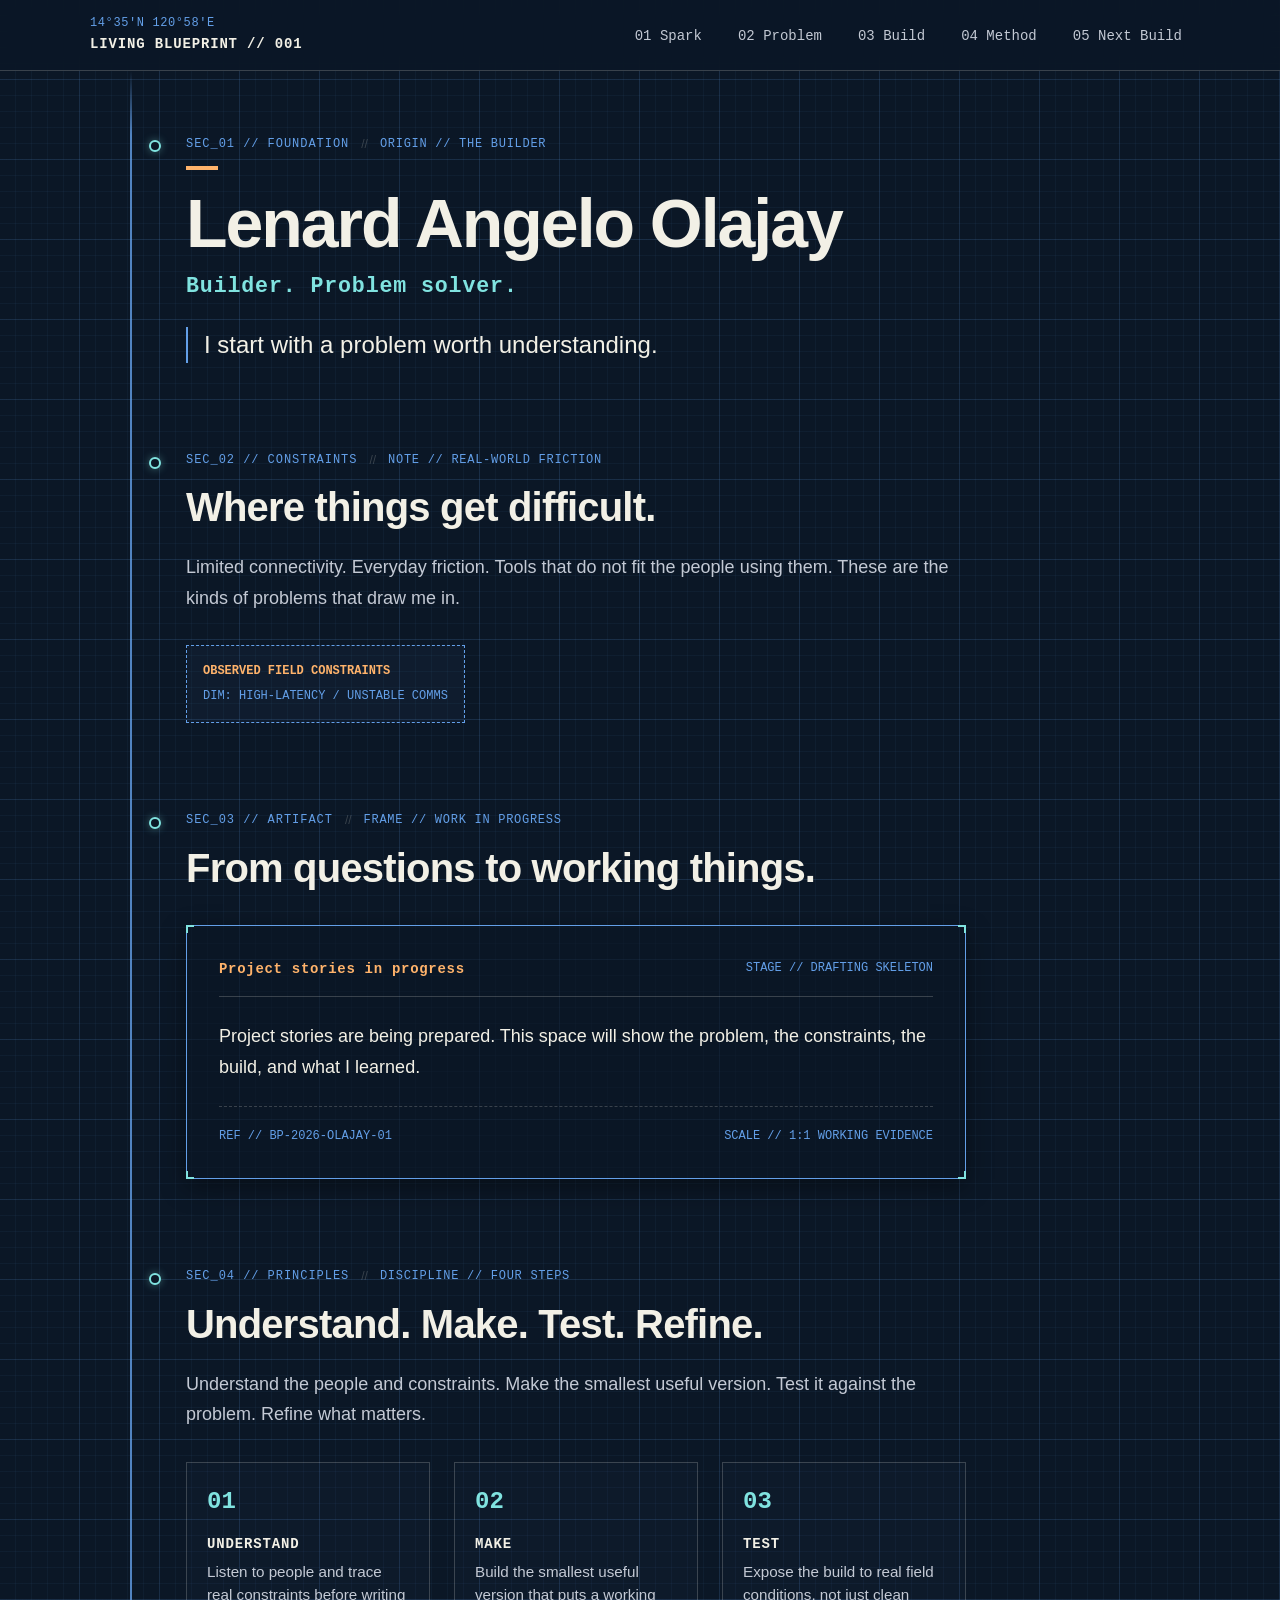
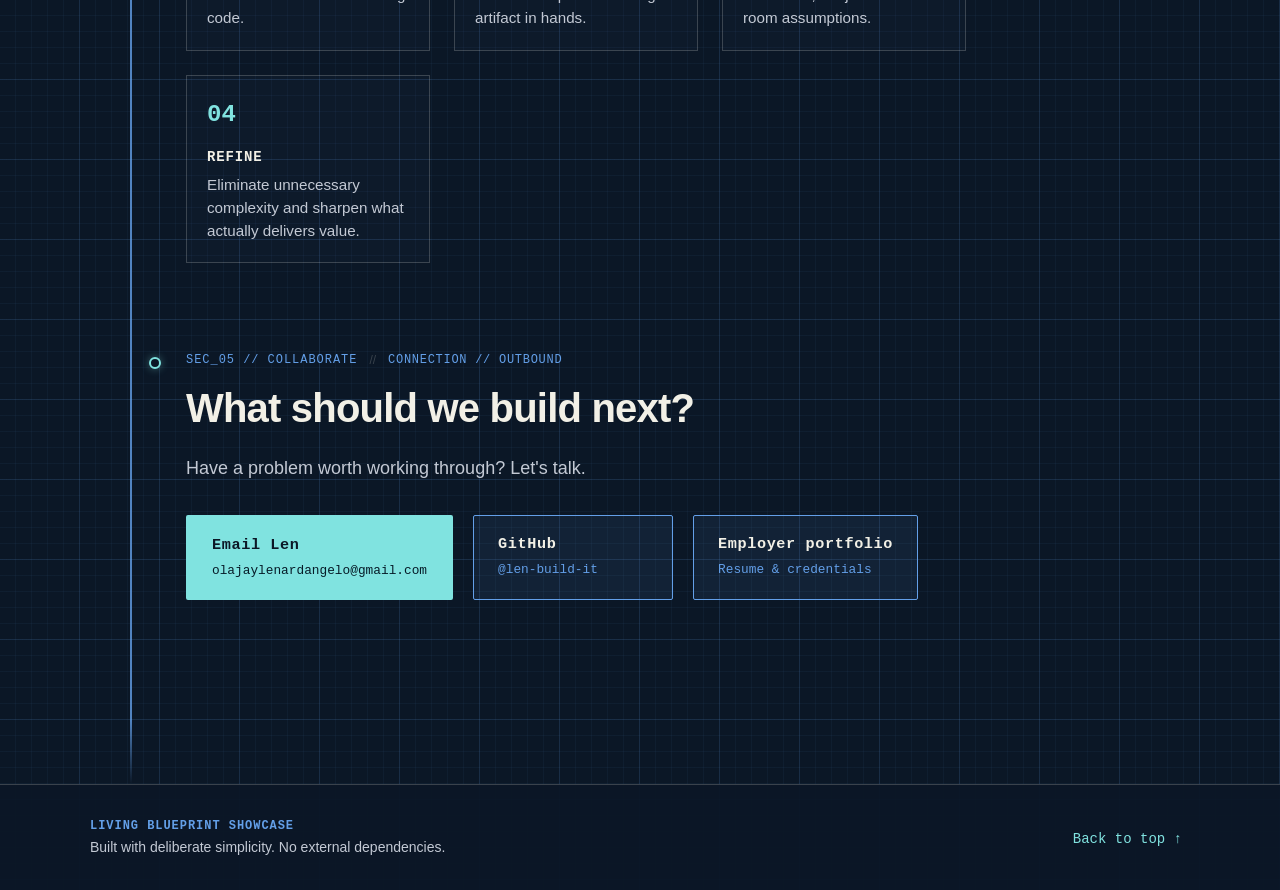
==== site/index.html @ c142ebd0 "feat(portfolio): add living blueprint skeleton" ====
<!DOCTYPE html>
<html lang="en">
<head>
  <meta charset="UTF-8">
  <meta name="viewport" content="width=device-width, initial-scale=1.0">
  <meta name="description" content="Lenard Angelo Olajay — Builder. Problem solver. Living Blueprint portfolio showcase.">
  <title>Lenard Angelo Olajay | Living Blueprint</title>
  <link rel="stylesheet" href="styles.css">
</head>
<body>
  <!-- Skip link for keyboard accessibility -->
  <a href="#spark" class="skip-link">Skip to story</a>

  <!-- Non-skippable build sequence intro overlay (active only when enhanced by JS) -->
  <div id="intro-overlay" class="intro-overlay" aria-hidden="true">
    <div class="intro-stage">
      <div class="intro-grid-layer"></div>
      <div class="intro-foundation-block" id="intro-foundation">
        <span class="block-label">00 // BASE</span>
      </div>
      <div class="intro-hammer-wrap" id="intro-hammer">
        <img src="assets/hammer.svg" alt="" width="120" height="120" class="intro-hammer-img" id="hammer-asset">
      </div>
      <div class="intro-impact-burst" id="intro-impact">
        <span class="impact-stroke stroke-1"></span>
        <span class="impact-stroke stroke-2"></span>
        <span class="impact-stroke stroke-3"></span>
      </div>
      <div class="intro-connection-line" id="intro-line"></div>
    </div>
  </div>

  <!-- Persistent Site Header & Navigation -->
  <header class="site-header">
    <div class="header-inner">
      <div class="brand-tag">
        <span class="brand-coord">14°35'N 120°58'E</span>
        <span class="brand-title">LIVING BLUEPRINT // 001</span>
      </div>
      <nav class="site-nav" aria-label="Page chapters">
        <ul class="nav-list">
          <li><a href="#spark" class="nav-link">01 Spark</a></li>
          <li><a href="#problem" class="nav-link">02 Problem</a></li>
          <li><a href="#build" class="nav-link">03 Build</a></li>
          <li><a href="#method" class="nav-link">04 Method</a></li>
          <li><a href="#next-build" class="nav-link">05 Next Build</a></li>
        </ul>
      </nav>
    </div>
  </header>

  <!-- Main Narrative Flow with connected Spine -->
  <main id="content" class="story-container">

    <!-- Continuous Blueprint Spine inside container ensuring precise alignment -->
    <div class="blueprint-spine" aria-hidden="true">
      <div class="spine-line"></div>
    </div>

    <!-- Chapter 1: Spark -->
    <section id="spark" class="chapter chapter-spark" aria-labelledby="spark-title">
      <div class="chapter-marker" aria-hidden="true">
        <span class="marker-dot"></span>
      </div>
      <div class="chapter-content">
        <div class="chapter-header-rule">
          <span class="marker-coord">SEC_01 // FOUNDATION</span>
          <span class="rule-divider">//</span>
          <span class="rule-tag">ORIGIN // THE BUILDER</span>
        </div>
        <div class="spark-heading-group">
          <div class="foundation-anchor" aria-hidden="true"></div>
          <h1 id="spark-title" class="hero-name">Lenard Angelo Olajay</h1>
        </div>
        <p class="hero-subtitle">Builder. Problem solver.</p>
        <p class="hero-lead">I start with a problem worth understanding.</p>
      </div>
    </section>

    <!-- Chapter 2: Problem -->
    <section id="problem" class="chapter chapter-problem" aria-labelledby="problem-title">
      <div class="chapter-marker" aria-hidden="true">
        <span class="marker-dot"></span>
      </div>
      <div class="chapter-content">
        <div class="chapter-header-rule">
          <span class="marker-coord">SEC_02 // CONSTRAINTS</span>
          <span class="rule-divider">//</span>
          <span class="rule-tag">NOTE // REAL-WORLD FRICTION</span>
        </div>
        <h2 id="problem-title" class="chapter-title">Where things get difficult.</h2>
        <p class="chapter-body">
          Limited connectivity. Everyday friction. Tools that do not fit the people using them. These are the kinds of problems that draw me in.
        </p>
        <div class="drafting-annotations" aria-hidden="true">
          <div class="annotation-badge">OBSERVED FIELD CONSTRAINTS</div>
          <div class="annotation-dim">DIM: HIGH-LATENCY / UNSTABLE COMMS</div>
        </div>
      </div>
    </section>

    <!-- Chapter 3: Build -->
    <section id="build" class="chapter chapter-build" aria-labelledby="build-title">
      <div class="chapter-marker" aria-hidden="true">
        <span class="marker-dot"></span>
      </div>
      <div class="chapter-content">
        <div class="chapter-header-rule">
          <span class="marker-coord">SEC_03 // ARTIFACT</span>
          <span class="rule-divider">//</span>
          <span class="rule-tag">FRAME // WORK IN PROGRESS</span>
        </div>
        <h2 id="build-title" class="chapter-title">From questions to working things.</h2>
        
        <!-- Truthful work-in-progress drafting frame (no fake project cards or invented metrics) -->
        <div class="blueprint-wip-frame" role="region" aria-label="Project stories status">
          <div class="frame-corner top-left" aria-hidden="true"></div>
          <div class="frame-corner top-right" aria-hidden="true"></div>
          <div class="frame-corner bottom-left" aria-hidden="true"></div>
          <div class="frame-corner bottom-right" aria-hidden="true"></div>
          <div class="frame-header">
            <span class="drafting-note">Project stories in progress</span>
            <span class="frame-status">STAGE // DRAFTING SKELETON</span>
          </div>
          <div class="frame-body">
            <p class="frame-text">
              Project stories are being prepared. This space will show the problem, the constraints, the build, and what I learned.
            </p>
          </div>
          <div class="frame-footer" aria-hidden="true">
            <span class="blueprint-hash">REF // BP-2026-OLAJAY-01</span>
            <span class="blueprint-scale">SCALE // 1:1 WORKING EVIDENCE</span>
          </div>
        </div>
      </div>
    </section>

    <!-- Chapter 4: Method -->
    <section id="method" class="chapter chapter-method" aria-labelledby="method-title">
      <div class="chapter-marker" aria-hidden="true">
        <span class="marker-dot"></span>
      </div>
      <div class="chapter-content">
        <div class="chapter-header-rule">
          <span class="marker-coord">SEC_04 // PRINCIPLES</span>
          <span class="rule-divider">//</span>
          <span class="rule-tag">DISCIPLINE // FOUR STEPS</span>
        </div>
        <h2 id="method-title" class="chapter-title">Understand. Make. Test. Refine.</h2>
        <p class="chapter-body">
          Understand the people and constraints. Make the smallest useful version. Test it against the problem. Refine what matters.
        </p>
        <ol class="method-steps-list">
          <li class="method-step-item">
            <span class="step-num">01</span>
            <div class="step-desc">
              <strong>UNDERSTAND</strong>
              <p>Listen to people and trace real constraints before writing code.</p>
            </div>
          </li>
          <li class="method-step-item">
            <span class="step-num">02</span>
            <div class="step-desc">
              <strong>MAKE</strong>
              <p>Build the smallest useful version that puts a working artifact in hands.</p>
            </div>
          </li>
          <li class="method-step-item">
            <span class="step-num">03</span>
            <div class="step-desc">
              <strong>TEST</strong>
              <p>Expose the build to real field conditions, not just clean room assumptions.</p>
            </div>
          </li>
          <li class="method-step-item">
            <span class="step-num">04</span>
            <div class="step-desc">
              <strong>REFINE</strong>
              <p>Eliminate unnecessary complexity and sharpen what actually delivers value.</p>
            </div>
          </li>
        </ol>
      </div>
    </section>

    <!-- Chapter 5: Next build -->
    <section id="next-build" class="chapter chapter-next-build" aria-labelledby="next-build-title">
      <div class="chapter-marker" aria-hidden="true">
        <span class="marker-dot"></span>
      </div>
      <div class="chapter-content">
        <div class="chapter-header-rule">
          <span class="marker-coord">SEC_05 // COLLABORATE</span>
          <span class="rule-divider">//</span>
          <span class="rule-tag">CONNECTION // OUTBOUND</span>
        </div>
        <h2 id="next-build-title" class="chapter-title">What should we build next?</h2>
        <p class="chapter-body">
          Have a problem worth working through? Let's talk.
        </p>
        <div class="contact-links-group">
          <a href="mailto:olajaylenardangelo@gmail.com" class="contact-link action-primary">
            <span class="link-label">Email Len</span>
            <span class="link-detail">olajaylenardangelo@gmail.com</span>
          </a>
          <a href="https://github.com/len-build-it" class="contact-link action-secondary" target="_blank" rel="noopener noreferrer">
            <span class="link-label">GitHub</span>
            <span class="link-detail">@len-build-it</span>
          </a>
          <a href="https://lenardangeloolajay.onrender.com/" class="contact-link action-secondary" target="_blank" rel="noopener noreferrer">
            <span class="link-label">Employer portfolio</span>
            <span class="link-detail">Resume &amp; credentials</span>
          </a>
        </div>
      </div>
    </section>

  </main>

  <!-- Colophon / Footer -->
  <footer class="site-footer">
    <div class="footer-inner">
      <div class="footer-left">
        <span class="footer-id">LIVING BLUEPRINT SHOWCASE</span>
        <span class="footer-copy">Built with deliberate simplicity. No external dependencies.</span>
      </div>
      <div class="footer-right">
        <a href="#spark" class="back-to-top">Back to top ↑</a>
      </div>
    </div>
  </footer>

  <script type="module" src="script.js"></script>
</body>
</html>
---- site/styles.css ----
/* Living Blueprint Showcase Stylesheet */
:root {
  --bg-ink: #0B1726;
  --text-white: #F2F0E6;
  --drafting-blue: #639FE8;
  --accent-cyan: #80E3E0;
  --impact-orange: #FFB36B;
  --muted-text: #C3C9D4;

  --grid-line: rgba(99, 159, 232, 0.12);
  --grid-line-dense: rgba(99, 159, 232, 0.05);
  --border-subtle: rgba(242, 240, 230, 0.2);

  --font-sans: -apple-system, BlinkMacSystemFont, "Segoe UI", Roboto, "Helvetica Neue", Arial, sans-serif;
  --font-mono: ui-monospace, "SFMono-Regular", Menlo, Monaco, Consolas, "Liberation Mono", monospace;

  --spine-left: 2.5rem;
  --content-max-width: 1100px;
}

/* Box sizing and baseline */
*, *::before, *::after {
  box-sizing: border-box;
  margin: 0;
  padding: 0;
}

html {
  font-size: 16px;
  background-color: var(--bg-ink);
  color: var(--text-white);
  font-family: var(--font-sans);
  line-height: 1.6;
  scroll-behavior: smooth;
  scroll-padding-top: 5rem;
}

body {
  min-height: 100vh;
  background-color: var(--bg-ink);
  background-image:
    linear-gradient(var(--grid-line) 1px, transparent 1px),
    linear-gradient(90deg, var(--grid-line) 1px, transparent 1px),
    linear-gradient(var(--grid-line-dense) 1px, transparent 1px),
    linear-gradient(90deg, var(--grid-line-dense) 1px, transparent 1px);
  background-size: 80px 80px, 80px 80px, 16px 16px, 16px 16px;
  background-position: -1px -1px;
  position: relative;
  overflow-x: hidden;
}

/* Body lock during intro */
body.intro-locked {
  overflow: hidden;
  touch-action: none;
}

/* Accessible Skip Link */
.skip-link {
  position: absolute;
  top: -3rem;
  left: 1rem;
  background: var(--accent-cyan);
  color: var(--bg-ink);
  padding: 0.5rem 1rem;
  font-family: var(--font-mono);
  font-weight: 700;
  font-size: 0.875rem;
  text-decoration: none;
  z-index: 10000;
  border-radius: 2px;
  transition: top 0.2s ease;
}

.skip-link:focus {
  top: 1rem;
  outline: 3px solid var(--impact-orange);
}

/* Accessible focus visible outlines */
:focus-visible {
  outline: 3px solid var(--accent-cyan);
  outline-offset: 3px;
}

/* Intro Overlay - hidden by default unless .has-intro is added */
.intro-overlay {
  display: none;
}

.has-intro .intro-overlay {
  display: flex;
  position: fixed;
  inset: 0;
  z-index: 9999;
  background-color: var(--bg-ink);
  align-items: center;
  justify-content: center;
  pointer-events: all;
  opacity: 1;
  transition: opacity 0.5s ease;
}

/* Fail-open CSS fallback: guarantees release by 5s even if JS crashes */
.has-intro .intro-overlay {
  animation: intro-css-fallback 5s forwards;
}

@keyframes intro-css-fallback {
  0%, 88% {
    opacity: 1;
    pointer-events: all;
    visibility: visible;
  }
  98% {
    opacity: 0;
    pointer-events: none;
    visibility: hidden;
  }
  100% {
    display: none;
    opacity: 0;
    pointer-events: none;
    visibility: hidden;
  }
}

/* Intro Stage & Elements */
.intro-stage {
  position: relative;
  width: 320px;
  height: 320px;
  display: flex;
  align-items: center;
  justify-content: center;
}

.intro-grid-layer {
  position: absolute;
  inset: 0;
  border: 1px dashed var(--drafting-blue);
  opacity: 0.4;
}

.intro-foundation-block {
  position: absolute;
  top: 160px;
  left: 120px;
  width: 80px;
  height: 44px;
  border: 2px solid var(--text-white);
  background: rgba(99, 159, 232, 0.1);
  display: flex;
  align-items: center;
  justify-content: center;
  opacity: 0;
  transform: scale(0.92);
  transition: opacity 0.4s ease, transform 0.4s ease;
}

.block-label {
  font-family: var(--font-mono);
  font-size: 0.65rem;
  color: var(--drafting-blue);
  letter-spacing: 0.05em;
}

.intro-hammer-wrap {
  position: absolute;
  top: 60px;
  left: 135px;
  width: 120px;
  height: 120px;
  transform-origin: 92px 92px;
  transform: translate(50px, -50px) rotate(-35deg);
  opacity: 0;
  transition: transform 0.28s cubic-bezier(0.2, 0.8, 0.2, 1), opacity 0.25s ease;
}

.intro-hammer-img {
  display: block;
  width: 100%;
  height: 100%;
}

/* Impact strokes burst */
.intro-impact-burst {
  position: absolute;
  top: 152px;
  left: 132px;
  width: 36px;
  height: 36px;
  pointer-events: none;
}

.impact-stroke {
  position: absolute;
  background-color: var(--impact-orange);
  box-shadow: 0 0 6px var(--impact-orange);
  opacity: 0;
  border-radius: 2px;
  transition: opacity 0.15s ease, transform 0.15s ease;
}

.stroke-1 {
  top: 4px;
  left: 0px;
  width: 14px;
  height: 3px;
  transform: rotate(-35deg) scale(0.6);
}

.stroke-2 {
  top: -6px;
  left: 12px;
  width: 16px;
  height: 3px;
  transform: rotate(45deg) scale(0.6);
}

.stroke-3 {
  top: 10px;
  left: 18px;
  width: 12px;
  height: 3px;
  transform: rotate(85deg) scale(0.6);
}

/* Connection line drawing out from strike */
.intro-connection-line {
  position: absolute;
  top: 204px;
  left: 160px;
  width: 2px;
  height: 0;
  background-color: var(--drafting-blue);
  box-shadow: 0 0 6px rgba(99, 159, 232, 0.6);
  opacity: 0;
  transition: height 0.8s ease-out, opacity 0.3s ease;
}

/* Storyboard Phase Classes */
.intro-overlay.phase-init .intro-foundation-block {
  opacity: 1;
  transform: scale(1);
}

.intro-overlay.phase-enter .intro-foundation-block,
.intro-overlay.phase-strike .intro-foundation-block,
.intro-overlay.phase-line .intro-foundation-block,
.intro-overlay.phase-withdraw .intro-foundation-block {
  opacity: 1;
  transform: scale(1);
}

.intro-overlay.phase-enter .intro-hammer-wrap {
  opacity: 1;
  transform: translate(20px, -15px) rotate(-35deg);
}

.intro-overlay.phase-strike .intro-hammer-wrap {
  opacity: 1;
  transform: translate(-10px, 35px) rotate(8deg) scale(0.98);
}

.intro-overlay.phase-strike .stroke-1,
.intro-overlay.phase-strike .stroke-2,
.intro-overlay.phase-strike .stroke-3 {
  opacity: 1;
  transform: scale(1.3);
}

.intro-overlay.phase-line .intro-hammer-wrap {
  opacity: 1;
  transform: translate(0px, 5px) rotate(-5deg);
}

.intro-overlay.phase-line .intro-connection-line {
  opacity: 1;
  height: 116px;
}

.intro-overlay.phase-withdraw .intro-hammer-wrap {
  opacity: 0;
  transform: translate(50px, -50px) rotate(-35deg);
}

.intro-overlay.phase-withdraw .intro-connection-line {
  opacity: 1;
  height: 116px;
}

.intro-overlay.phase-release {
  opacity: 0 !important;
  pointer-events: none !important;
}

/* State when intro is cleared */
.intro-finished .intro-overlay {
  display: none !important;
  opacity: 0 !important;
  pointer-events: none !important;
}

/* Header & Navigation */
.site-header {
  position: sticky;
  top: 0;
  z-index: 100;
  background-color: rgba(11, 23, 38, 0.92);
  backdrop-filter: blur(8px);
  -webkit-backdrop-filter: blur(8px);
  border-bottom: 1px solid var(--border-subtle);
  padding: 0.875rem 1.5rem;
}

.header-inner {
  max-width: var(--content-max-width);
  margin: 0 auto;
  display: flex;
  align-items: center;
  justify-content: space-between;
  flex-wrap: wrap;
  gap: 1rem;
}

.brand-tag {
  display: flex;
  flex-direction: column;
}

.brand-coord {
  font-family: var(--font-mono);
  font-size: 0.75rem;
  color: var(--drafting-blue);
  letter-spacing: 0.05em;
}

.brand-title {
  font-family: var(--font-mono);
  font-size: 0.875rem;
  font-weight: 700;
  letter-spacing: 0.06em;
  color: var(--text-white);
}

.nav-list {
  display: flex;
  list-style: none;
  gap: 1.25rem;
  flex-wrap: wrap;
}

.nav-link {
  font-family: var(--font-mono);
  font-size: 0.875rem;
  color: var(--muted-text);
  text-decoration: none;
  padding: 0.25rem 0.5rem;
  border-radius: 2px;
  border-bottom: 2px solid transparent;
  transition: color 0.2s ease, border-color 0.2s ease;
}

.nav-link:hover {
  color: var(--accent-cyan);
  border-bottom-color: var(--accent-cyan);
}

/* Main Story Flow with Continuous Blueprint Spine inside container */
.story-container {
  max-width: var(--content-max-width);
  margin: 0 auto;
  padding: 3rem 1.5rem 6rem;
  position: relative;
}

.blueprint-spine {
  position: absolute;
  left: var(--spine-left);
  top: 0;
  bottom: 0;
  width: 2px;
  pointer-events: none;
  z-index: 10;
}

.spine-line {
  width: 100%;
  height: 100%;
  background: linear-gradient(
    to bottom,
    transparent 0px,
    var(--drafting-blue) 4rem,
    var(--drafting-blue) calc(100% - 4rem),
    transparent 100%
  );
  opacity: 0.8;
}

.chapter {
  position: relative;
  margin-bottom: 5.5rem;
  padding-left: 4.5rem;
  scroll-margin-top: 6rem;
}

/* Chapter markers connecting cleanly to spine */
.chapter-marker {
  position: absolute;
  left: calc(var(--spine-left) - 5px);
  top: 0.35rem;
  display: flex;
  align-items: center;
}

.marker-dot {
  width: 12px;
  height: 12px;
  border-radius: 50%;
  background-color: var(--bg-ink);
  border: 2px solid var(--accent-cyan);
  box-shadow: 0 0 8px rgba(128, 227, 224, 0.4);
}

.chapter-content {
  max-width: 780px;
}

.chapter-header-rule {
  display: flex;
  align-items: center;
  gap: 0.75rem;
  margin-bottom: 0.75rem;
  flex-wrap: wrap;
}

.marker-coord {
  font-family: var(--font-mono);
  font-size: 0.75rem;
  color: var(--drafting-blue);
  letter-spacing: 0.08em;
  white-space: nowrap;
}

.rule-divider {
  color: var(--border-subtle);
  font-size: 0.75rem;
}

.rule-tag {
  font-family: var(--font-mono);
  font-size: 0.75rem;
  letter-spacing: 0.06em;
  color: var(--drafting-blue);
}

.chapter-title {
  font-size: clamp(1.75rem, 4vw, 2.5rem);
  font-weight: 700;
  color: var(--text-white);
  line-height: 1.25;
  margin-bottom: 1.25rem;
  letter-spacing: -0.02em;
}

.chapter-body {
  font-size: 1.125rem;
  color: var(--muted-text);
  line-height: 1.7;
}

/* Chapter 1: Spark Specifics */
.chapter-spark {
  margin-top: 1rem;
}

.spark-heading-group {
  position: relative;
}

.foundation-anchor {
  width: 32px;
  height: 4px;
  background-color: var(--impact-orange);
  margin-bottom: 1rem;
}

.hero-name {
  font-size: clamp(2.5rem, 6vw, 4.25rem);
  font-weight: 800;
  letter-spacing: -0.03em;
  line-height: 1.1;
  color: var(--text-white);
  margin-bottom: 0.5rem;
}

.hero-subtitle {
  font-family: var(--font-mono);
  font-size: clamp(1rem, 2.5vw, 1.35rem);
  font-weight: 600;
  color: var(--accent-cyan);
  letter-spacing: 0.04em;
  margin-bottom: 1.5rem;
}

.hero-lead {
  font-size: clamp(1.15rem, 2.5vw, 1.5rem);
  color: var(--text-white);
  line-height: 1.5;
  max-width: 680px;
  border-left: 2px solid var(--drafting-blue);
  padding-left: 1rem;
  overflow-wrap: break-word;
  word-break: normal;
}

/* Chapter 2: Problem Drafting Annotations */
.drafting-annotations {
  margin-top: 2rem;
  padding: 1rem;
  border: 1px dashed var(--drafting-blue);
  background: rgba(99, 159, 232, 0.04);
  display: inline-flex;
  flex-direction: column;
  gap: 0.35rem;
}

.annotation-badge {
  font-family: var(--font-mono);
  font-size: 0.75rem;
  font-weight: 700;
  color: var(--impact-orange);
}

.annotation-dim {
  font-family: var(--font-mono);
  font-size: 0.75rem;
  color: var(--drafting-blue);
}

/* Chapter 3: Build - Truthful WIP Blueprint Frame */
.blueprint-wip-frame {
  margin-top: 2rem;
  position: relative;
  border: 1px solid var(--drafting-blue);
  background: rgba(11, 23, 38, 0.6);
  box-shadow: 0 8px 24px rgba(0, 0, 0, 0.4);
  padding: 2rem;
}

.frame-corner {
  position: absolute;
  width: 8px;
  height: 8px;
  border-color: var(--accent-cyan);
}

.frame-corner.top-left {
  top: -1px;
  left: -1px;
  border-top: 2px solid var(--accent-cyan);
  border-left: 2px solid var(--accent-cyan);
}

.frame-corner.top-right {
  top: -1px;
  right: -1px;
  border-top: 2px solid var(--accent-cyan);
  border-right: 2px solid var(--accent-cyan);
}

.frame-corner.bottom-left {
  bottom: -1px;
  left: -1px;
  border-bottom: 2px solid var(--accent-cyan);
  border-left: 2px solid var(--accent-cyan);
}

.frame-corner.bottom-right {
  bottom: -1px;
  right: -1px;
  border-bottom: 2px solid var(--accent-cyan);
  border-right: 2px solid var(--accent-cyan);
}

.frame-header {
  display: flex;
  justify-content: space-between;
  align-items: center;
  flex-wrap: wrap;
  gap: 0.5rem;
  padding-bottom: 1rem;
  border-bottom: 1px solid var(--border-subtle);
  margin-bottom: 1.5rem;
}

.drafting-note {
  font-family: var(--font-mono);
  font-size: 0.875rem;
  font-weight: 700;
  color: var(--impact-orange);
  letter-spacing: 0.05em;
}

.frame-status {
  font-family: var(--font-mono);
  font-size: 0.75rem;
  color: var(--drafting-blue);
}

.frame-text {
  font-size: 1.125rem;
  color: var(--text-white);
  line-height: 1.7;
}

.frame-footer {
  display: flex;
  justify-content: space-between;
  flex-wrap: wrap;
  gap: 0.5rem;
  padding-top: 1.25rem;
  margin-top: 1.5rem;
  border-top: 1px dashed var(--border-subtle);
  font-family: var(--font-mono);
  font-size: 0.75rem;
  color: var(--drafting-blue);
}

/* Chapter 4: Method Sequential Steps */
.method-steps-list {
  list-style: none;
  margin-top: 2rem;
  display: grid;
  grid-template-columns: repeat(auto-fit, minmax(240px, 1fr));
  gap: 1.5rem;
}

.method-step-item {
  border: 1px solid var(--border-subtle);
  padding: 1.25rem;
  background: rgba(99, 159, 232, 0.02);
  display: flex;
  flex-direction: column;
  gap: 0.75rem;
  transition: border-color 0.2s ease;
}

.method-step-item:hover {
  border-color: var(--drafting-blue);
}

.step-num {
  font-family: var(--font-mono);
  font-size: 1.5rem;
  font-weight: 800;
  color: var(--accent-cyan);
}

.step-desc strong {
  display: block;
  font-family: var(--font-mono);
  font-size: 0.875rem;
  color: var(--text-white);
  letter-spacing: 0.06em;
  margin-bottom: 0.35rem;
}

.step-desc p {
  font-size: 0.95rem;
  color: var(--muted-text);
  line-height: 1.5;
}

/* Chapter 5: Next Build Contact Actions */
.contact-links-group {
  margin-top: 2rem;
  display: flex;
  flex-wrap: wrap;
  gap: 1.25rem;
}

.contact-link {
  display: flex;
  flex-direction: column;
  padding: 1rem 1.5rem;
  text-decoration: none;
  border-radius: 2px;
  min-width: 200px;
  transition: transform 0.2s ease, border-color 0.2s ease, background 0.2s ease;
}

.contact-link .link-label {
  font-family: var(--font-mono);
  font-size: 0.95rem;
  font-weight: 700;
  letter-spacing: 0.04em;
}

.contact-link .link-detail {
  font-family: var(--font-mono);
  font-size: 0.8rem;
  margin-top: 0.25rem;
}

.contact-link.action-primary {
  background-color: var(--accent-cyan);
  color: var(--bg-ink);
  border: 2px solid var(--accent-cyan);
}

.contact-link.action-primary .link-detail {
  color: #061c28;
}

.contact-link.action-primary:hover {
  background-color: #9cf0ee;
  border-color: #9cf0ee;
  transform: translateY(-2px);
}

.contact-link.action-secondary {
  background-color: rgba(99, 159, 232, 0.08);
  color: var(--text-white);
  border: 1px solid var(--drafting-blue);
}

.contact-link.action-secondary .link-detail {
  color: var(--drafting-blue);
}

.contact-link.action-secondary:hover {
  border-color: var(--accent-cyan);
  background-color: rgba(128, 227, 224, 0.1);
  transform: translateY(-2px);
}

/* Footer / Colophon */
.site-footer {
  border-top: 1px solid var(--border-subtle);
  padding: 2rem 1.5rem;
  background-color: rgba(11, 23, 38, 0.95);
}

.footer-inner {
  max-width: var(--content-max-width);
  margin: 0 auto;
  display: flex;
  justify-content: space-between;
  align-items: center;
  flex-wrap: wrap;
  gap: 1rem;
}

.footer-left {
  display: flex;
  flex-direction: column;
}

.footer-id {
  font-family: var(--font-mono);
  font-size: 0.75rem;
  font-weight: 700;
  color: var(--drafting-blue);
  letter-spacing: 0.08em;
}

.footer-copy {
  font-size: 0.875rem;
  color: var(--muted-text);
}

.back-to-top {
  font-family: var(--font-mono);
  font-size: 0.875rem;
  color: var(--accent-cyan);
  text-decoration: none;
  padding: 0.25rem 0.5rem;
}

.back-to-top:hover {
  text-decoration: underline;
}

/* Responsive & Mobile Layout */
@media (max-width: 768px) {
  :root {
    --spine-left: 1rem;
  }

  .story-container {
    padding: 2rem 1rem 4rem;
  }

  .chapter {
    padding-left: 2rem;
    margin-bottom: 4rem;
  }

  .chapter-marker {
    left: calc(var(--spine-left) - 5px);
  }

  .chapter-title {
    font-size: clamp(1.4rem, 5vw, 1.85rem);
    word-break: break-word;
    overflow-wrap: break-word;
  }

  .chapter-header-rule {
    display: flex;
    flex-direction: column;
    align-items: flex-start;
    gap: 0.2rem;
    margin-bottom: 0.5rem;
  }

  .rule-divider {
    display: none;
  }

  .marker-coord, .rule-tag {
    font-size: 0.7rem;
    letter-spacing: 0.05em;
  }

  .hero-lead {
    font-size: 1.05rem;
    padding-left: 0.75rem;
  }

  .site-header {
    padding: 0.75rem 1rem;
  }

  .nav-list {
    gap: 0.5rem;
  }

  .nav-link {
    font-size: 0.8rem;
    padding: 0.2rem 0.4rem;
  }

  .blueprint-wip-frame {
    padding: 1.25rem;
  }

  .contact-link {
    width: 100%;
  }
}

/* Ultra-narrow / 320px viewport support */
@media (max-width: 380px) {
  :root {
    --spine-left: 0.5rem;
  }

  .story-container {
    padding: 1.5rem 0.75rem 3rem;
  }

  .chapter {
    padding-left: 1.25rem;
  }

  .hero-name {
    font-size: 1.5rem;
    line-height: 1.15;
  }

  .hero-subtitle {
    font-size: 0.875rem;
  }

  .hero-lead {
    font-size: 0.95rem;
    padding-left: 0.5rem;
  }

  .chapter-title {
    font-size: 1.25rem;
  }

  .nav-link {
    font-size: 0.7rem;
    padding: 0.15rem 0.2rem;
  }
}

/* Reduced Motion Mode */
@media (prefers-reduced-motion: reduce) {
  html {
    scroll-behavior: auto;
  }

  .intro-overlay {
    display: none !important;
    animation: none !important;
  }

  *, *::before, *::after {
    animation-duration: 0.001ms !important;
    animation-iteration-count: 1 !important;
    transition-duration: 0.001ms !important;
  }
}
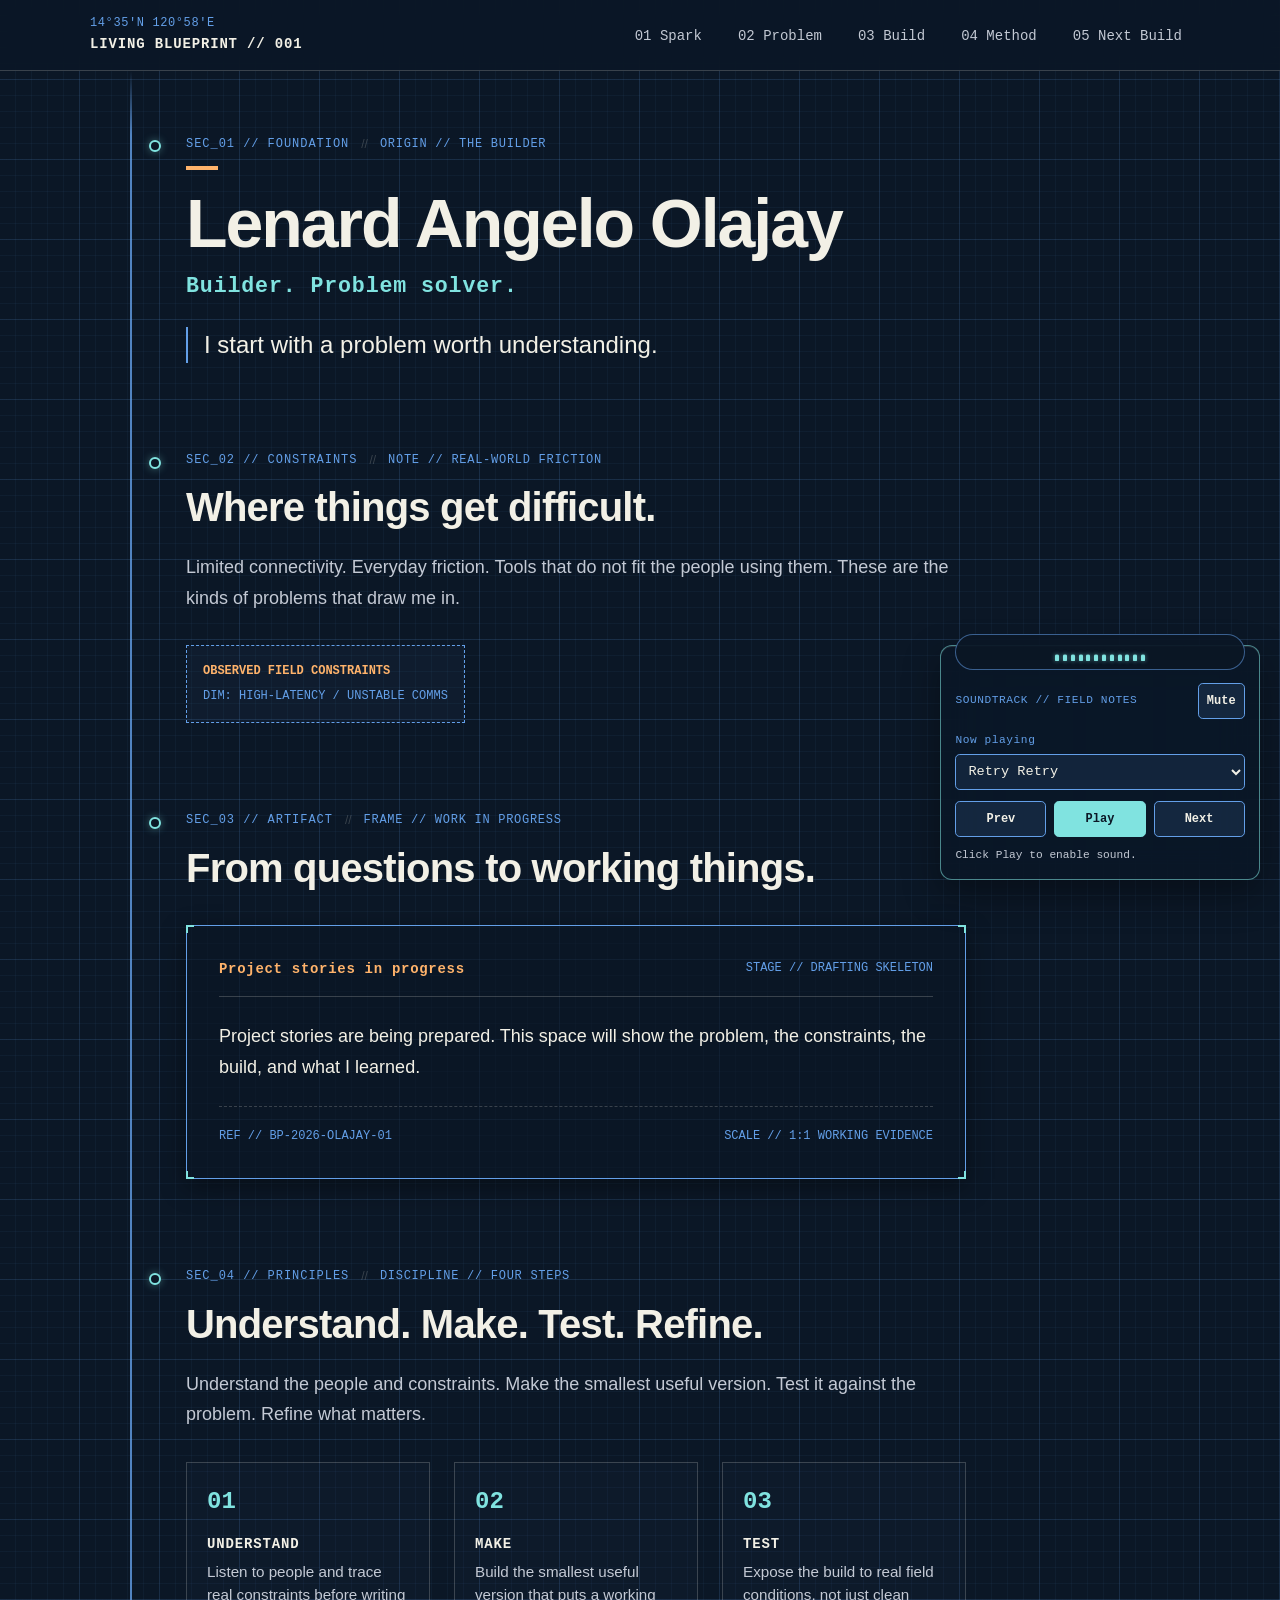
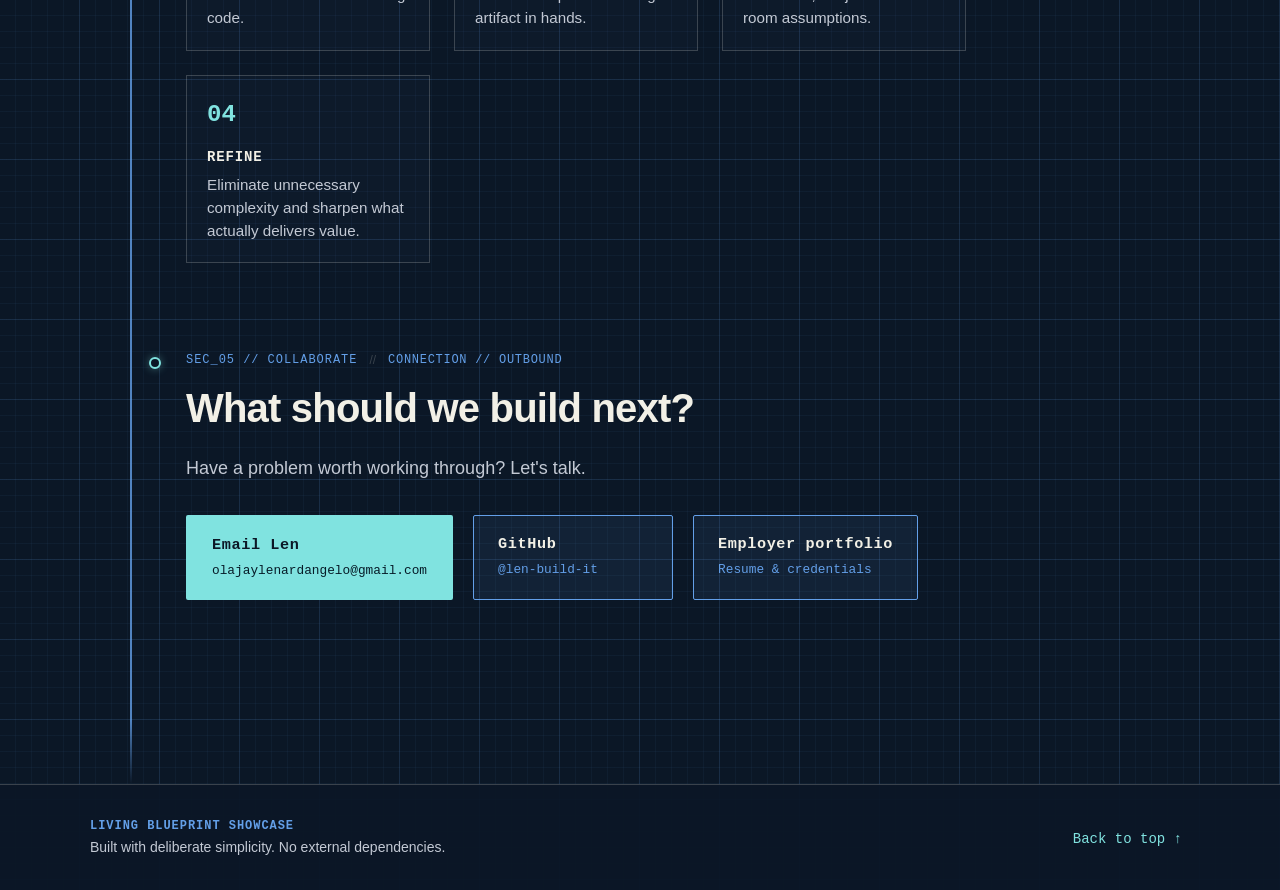
==== commit 91f6c13e: "feat(portfolio): add glass music widget" ====
--- a/site/index.html
+++ b/site/index.html
@@ -29,6 +29,33 @@
       <div class="intro-connection-line" id="intro-line"></div>
     </div>
   </div>
+
+  <!-- Optional background music player; audio never gates the story. -->
+  <aside class="music-widget" id="music-widget" aria-label="Background music player">
+    <div class="music-wave" id="music-wave" aria-hidden="true">
+      <span></span><span></span><span></span><span></span><span></span><span></span>
+      <span></span><span></span><span></span><span></span><span></span><span></span>
+    </div>
+    <div class="music-widget-header">
+      <span class="music-kicker">SOUNDTRACK // FIELD NOTES</span>
+      <button class="music-icon-button" id="music-mute" type="button" aria-label="Mute music" aria-pressed="false">Mute</button>
+    </div>
+    <label class="music-track-label" for="music-track">Now playing</label>
+    <select class="music-track" id="music-track" aria-label="Choose soundtrack">
+      <option value="0">Retry Retry</option>
+      <option value="1">Mister Prime</option>
+      <option value="2">Hills Of Hell</option>
+      <option value="3">Diab-low</option>
+      <option value="4">All Wave Control</option>
+    </select>
+    <div class="music-controls" aria-label="Playback controls">
+      <button class="music-control" id="music-previous" type="button" aria-label="Previous track">Prev</button>
+      <button class="music-control music-play" id="music-play" type="button" aria-label="Enable sound">Enable sound</button>
+      <button class="music-control" id="music-next" type="button" aria-label="Next track">Next</button>
+    </div>
+    <p class="music-status" id="music-status" role="status" aria-live="polite">Soundtrack ready when you are.</p>
+    <audio class="music-audio" id="music-audio" preload="metadata" src="music/Panda%20Beats%20-%20Retry%20Retry.mp3"></audio>
+  </aside>
 
   <!-- Persistent Site Header & Navigation -->
   <header class="site-header">
--- a/site/styles.css
+++ b/site/styles.css
@@ -77,6 +77,129 @@
   outline: 3px solid var(--impact-orange);
 }
 
+/* Glass soundtrack widget */
+.music-widget {
+  position: fixed;
+  right: 1.25rem;
+  bottom: 1.25rem;
+  z-index: 110;
+  width: min(20rem, calc(100vw - 2.5rem));
+  padding: 0.9rem;
+  color: var(--text-white);
+  background: rgba(11, 23, 38, 0.8);
+  border: 1px solid rgba(128, 227, 224, 0.55);
+  border-radius: 0.75rem;
+  box-shadow: 0 14px 36px rgba(0, 0, 0, 0.35), inset 0 1px rgba(242, 240, 230, 0.12);
+  backdrop-filter: blur(18px) saturate(130%);
+  -webkit-backdrop-filter: blur(18px) saturate(130%);
+}
+
+.music-wave {
+  display: flex;
+  align-items: end;
+  justify-content: center;
+  gap: 0.25rem;
+  height: 2.25rem;
+  margin: -1.65rem 0 0.8rem;
+  padding: 0.5rem 0.75rem;
+  background: rgba(11, 23, 38, 0.94);
+  border: 1px solid rgba(99, 159, 232, 0.55);
+  border-radius: 999px;
+}
+
+.music-wave span {
+  width: 0.24rem;
+  height: 1.2rem;
+  border-radius: 999px;
+  background: var(--accent-cyan);
+  box-shadow: 0 0 8px rgba(128, 227, 224, 0.55);
+  transform: scaleY(var(--wave-level, 0.35));
+  transform-origin: bottom;
+}
+
+.music-widget.is-playing .music-wave span {
+  animation: music-wave 0.9s ease-in-out infinite alternate;
+}
+
+.music-widget.is-playing .music-wave span:nth-child(2n) { animation-delay: -0.3s; }
+.music-widget.is-playing .music-wave span:nth-child(3n) { animation-delay: -0.6s; }
+
+@keyframes music-wave {
+  from { transform: scaleY(0.3); }
+  to { transform: scaleY(1); }
+}
+
+.music-widget-header,
+.music-controls {
+  display: flex;
+  align-items: center;
+  gap: 0.5rem;
+}
+
+.music-widget-header {
+  justify-content: space-between;
+}
+
+.music-kicker,
+.music-track-label,
+.music-status {
+  font-family: var(--font-mono);
+  font-size: 0.7rem;
+  letter-spacing: 0.05em;
+}
+
+.music-kicker,
+.music-track-label { color: var(--drafting-blue); }
+
+.music-track-label {
+  display: block;
+  margin-top: 0.8rem;
+  margin-bottom: 0.25rem;
+}
+
+.music-track {
+  width: 100%;
+  min-height: 2.25rem;
+  padding: 0.35rem 0.5rem;
+  color: var(--text-white);
+  background: rgba(99, 159, 232, 0.1);
+  border: 1px solid var(--drafting-blue);
+  border-radius: 0.3rem;
+  font: 0.85rem var(--font-mono);
+}
+
+.music-track option { color: var(--bg-ink); }
+
+.music-controls {
+  margin-top: 0.7rem;
+}
+
+.music-control,
+.music-icon-button {
+  min-height: 2.25rem;
+  color: var(--text-white);
+  background: rgba(99, 159, 232, 0.12);
+  border: 1px solid var(--drafting-blue);
+  border-radius: 0.3rem;
+  font: 700 0.75rem var(--font-mono);
+  cursor: pointer;
+}
+
+.music-control { flex: 1; padding: 0.35rem 0.5rem; }
+.music-icon-button { padding: 0.3rem 0.5rem; }
+.music-play { color: var(--bg-ink); background: var(--accent-cyan); border-color: var(--accent-cyan); }
+.music-control:hover,
+.music-icon-button:hover { border-color: var(--accent-cyan); }
+
+.music-status {
+  min-height: 1.1rem;
+  margin-top: 0.6rem;
+  color: var(--muted-text);
+  letter-spacing: 0;
+}
+
+.music-audio { display: none; }
+
 /* Accessible focus visible outlines */
 :focus-visible {
   outline: 3px solid var(--accent-cyan);
@@ -850,6 +973,12 @@
   .contact-link {
     width: 100%;
   }
+
+  .music-widget {
+    right: 0.75rem;
+    bottom: max(0.75rem, env(safe-area-inset-bottom));
+    width: calc(100vw - 1.5rem);
+  }
 }
 
 /* Ultra-narrow / 320px viewport support */
@@ -906,4 +1035,9 @@
     animation-iteration-count: 1 !important;
     transition-duration: 0.001ms !important;
   }
-}
+
+  .music-widget.is-playing .music-wave span {
+    animation: none !important;
+    transform: scaleY(0.35);
+  }
+}
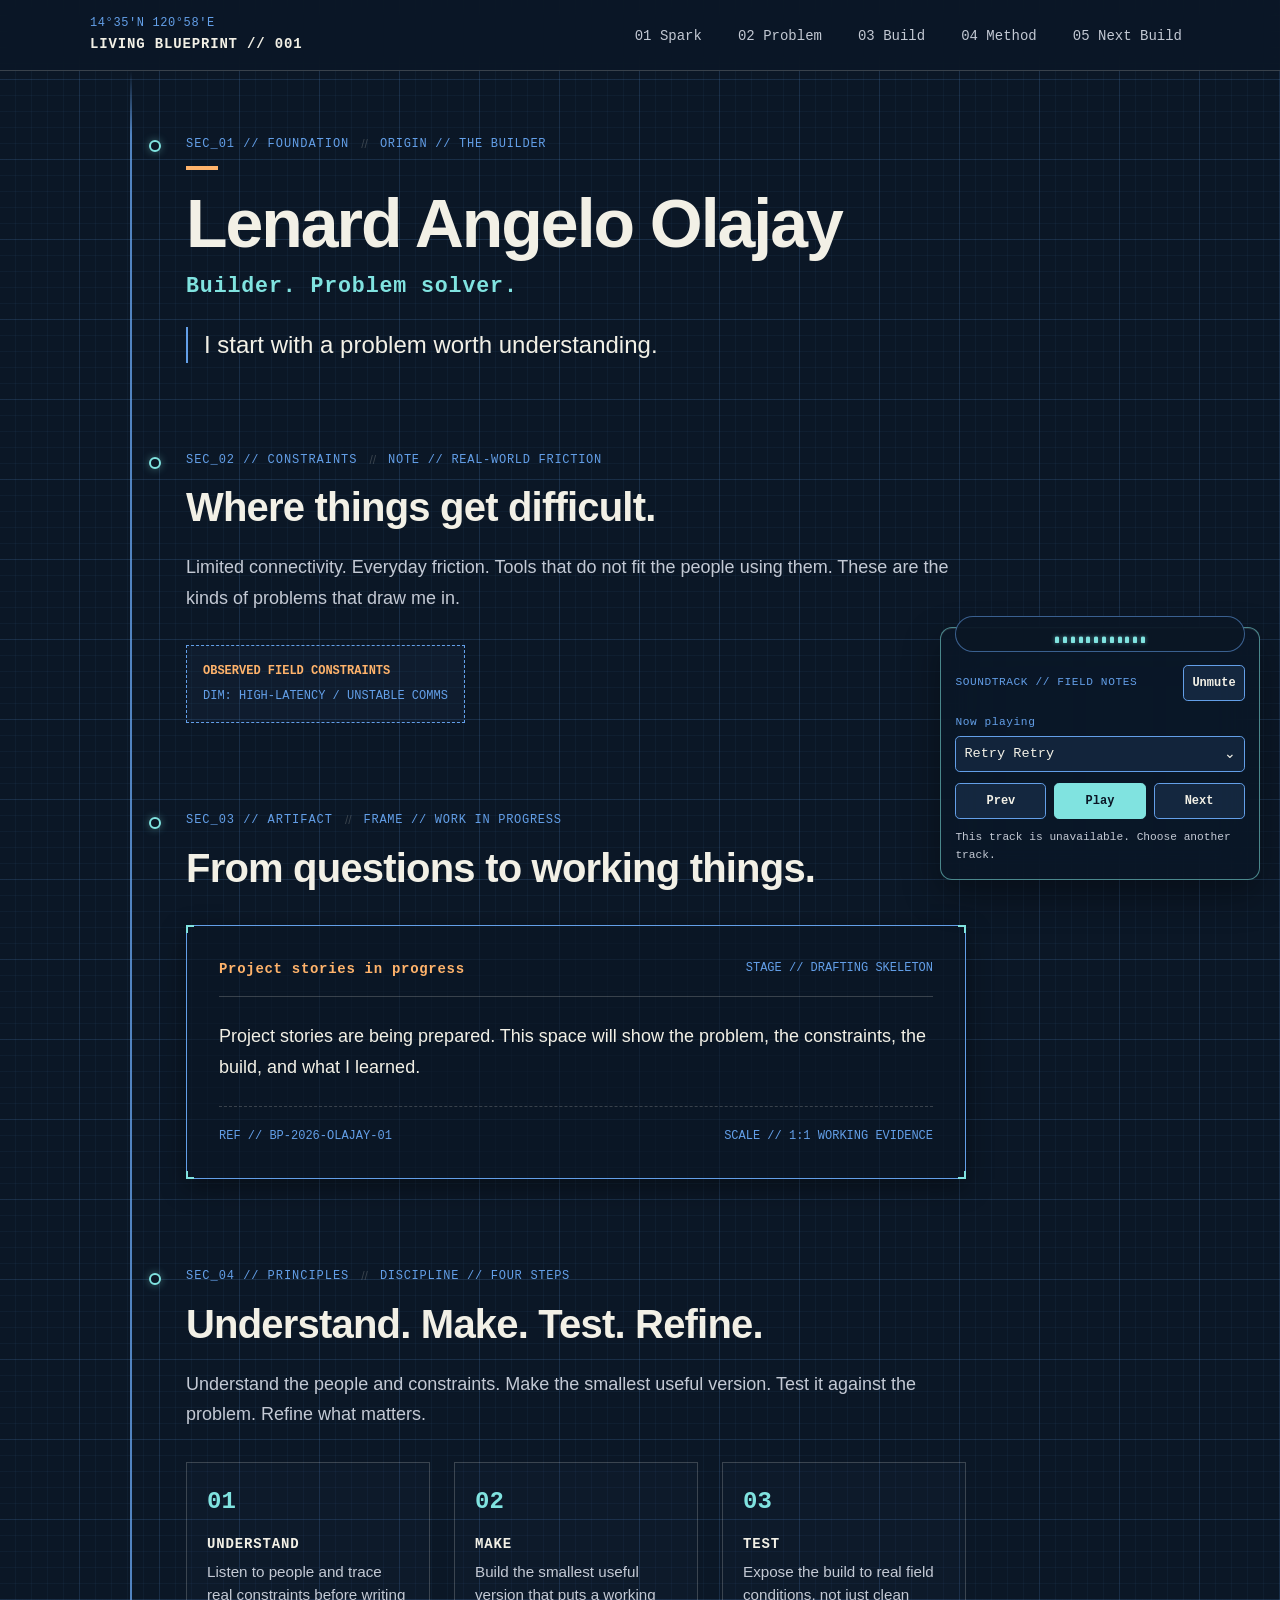
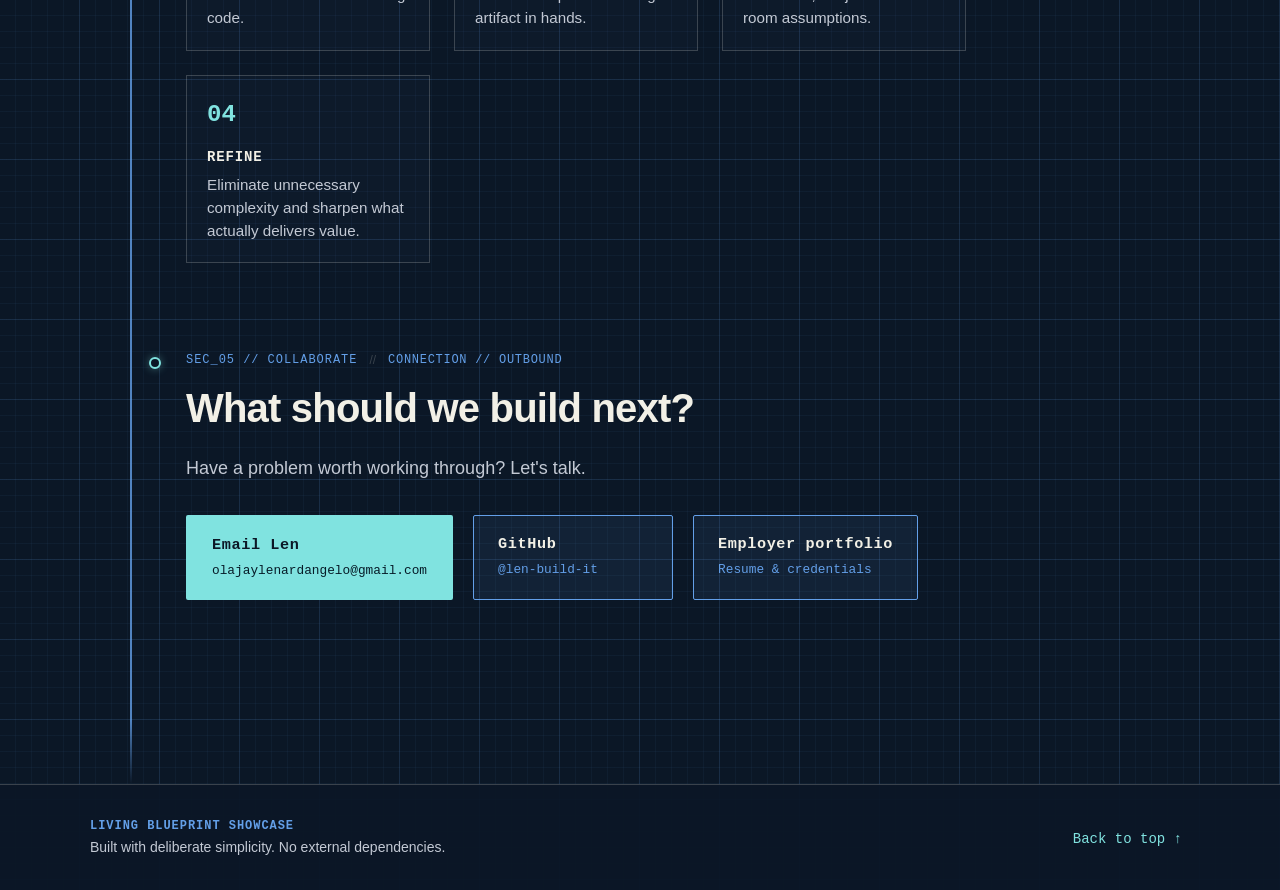
==== commit 663c9c1f: "fix(portfolio): repair music widget controls" ====
--- a/site/index.html
+++ b/site/index.html
@@ -40,21 +40,27 @@
       <span class="music-kicker">SOUNDTRACK // FIELD NOTES</span>
       <button class="music-icon-button" id="music-mute" type="button" aria-label="Mute music" aria-pressed="false">Mute</button>
     </div>
-    <label class="music-track-label" for="music-track">Now playing</label>
-    <select class="music-track" id="music-track" aria-label="Choose soundtrack">
-      <option value="0">Retry Retry</option>
-      <option value="1">Mister Prime</option>
-      <option value="2">Hills Of Hell</option>
-      <option value="3">Diab-low</option>
-      <option value="4">All Wave Control</option>
-    </select>
+    <span class="music-track-label" id="music-track-label">Now playing</span>
+    <div class="music-select-wrap">
+      <button class="music-track" id="music-track-toggle" type="button" aria-labelledby="music-track-label music-track-value" aria-haspopup="listbox" aria-expanded="false">
+        <span id="music-track-value">Retry Retry</span>
+        <span aria-hidden="true">⌄</span>
+      </button>
+      <ul class="music-track-menu" id="music-track-menu" role="listbox" aria-label="Choose soundtrack" hidden>
+        <li role="option" aria-selected="true" data-value="0" tabindex="-1">Retry Retry</li>
+        <li role="option" aria-selected="false" data-value="1" tabindex="-1">Mister Prime</li>
+        <li role="option" aria-selected="false" data-value="2" tabindex="-1">Hills Of Hell</li>
+        <li role="option" aria-selected="false" data-value="3" tabindex="-1">Diab-low</li>
+        <li role="option" aria-selected="false" data-value="4" tabindex="-1">All Wave Control</li>
+      </ul>
+    </div>
     <div class="music-controls" aria-label="Playback controls">
       <button class="music-control" id="music-previous" type="button" aria-label="Previous track">Prev</button>
       <button class="music-control music-play" id="music-play" type="button" aria-label="Enable sound">Enable sound</button>
       <button class="music-control" id="music-next" type="button" aria-label="Next track">Next</button>
     </div>
-    <p class="music-status" id="music-status" role="status" aria-live="polite">Soundtrack ready when you are.</p>
-    <audio class="music-audio" id="music-audio" preload="metadata" src="music/Panda%20Beats%20-%20Retry%20Retry.mp3"></audio>
+    <p class="music-status" id="music-status" role="status" aria-live="polite"></p>
+    <audio class="music-audio" id="music-audio" autoplay muted preload="metadata" src="music/Panda%20Beats%20-%20Retry%20Retry.mp3"></audio>
   </aside>
 
   <!-- Persistent Site Header & Navigation -->
@@ -257,6 +263,6 @@
     </div>
   </footer>
 
-  <script type="module" src="script.js"></script>
+  <script src="script.js"></script>
 </body>
 </html>
--- a/site/styles.css
+++ b/site/styles.css
@@ -158,6 +158,9 @@
 }
 
 .music-track {
+  display: flex;
+  align-items: center;
+  justify-content: space-between;
   width: 100%;
   min-height: 2.25rem;
   padding: 0.35rem 0.5rem;
@@ -166,9 +169,43 @@
   border: 1px solid var(--drafting-blue);
   border-radius: 0.3rem;
   font: 0.85rem var(--font-mono);
-}
-
-.music-track option { color: var(--bg-ink); }
+  text-align: left;
+  cursor: pointer;
+}
+
+.music-select-wrap { position: relative; }
+
+.music-track-menu {
+  position: absolute;
+  right: 0;
+  bottom: calc(100% + 0.35rem);
+  left: 0;
+  z-index: 2;
+  padding: 0.35rem;
+  list-style: none;
+  background: rgba(11, 23, 38, 0.97);
+  border: 1px solid var(--accent-cyan);
+  border-radius: 0.45rem;
+  box-shadow: 0 12px 28px rgba(0, 0, 0, 0.42);
+  backdrop-filter: blur(18px) saturate(130%);
+  -webkit-backdrop-filter: blur(18px) saturate(130%);
+}
+
+.music-track-menu li {
+  padding: 0.55rem 0.65rem;
+  color: var(--text-white);
+  border-radius: 0.25rem;
+  font: 0.85rem var(--font-mono);
+  cursor: pointer;
+}
+
+.music-track-menu li:hover,
+.music-track-menu li:focus-visible,
+.music-track-menu li[aria-selected="true"] {
+  color: var(--bg-ink);
+  background: var(--accent-cyan);
+  outline: none;
+}
 
 .music-controls {
   margin-top: 0.7rem;
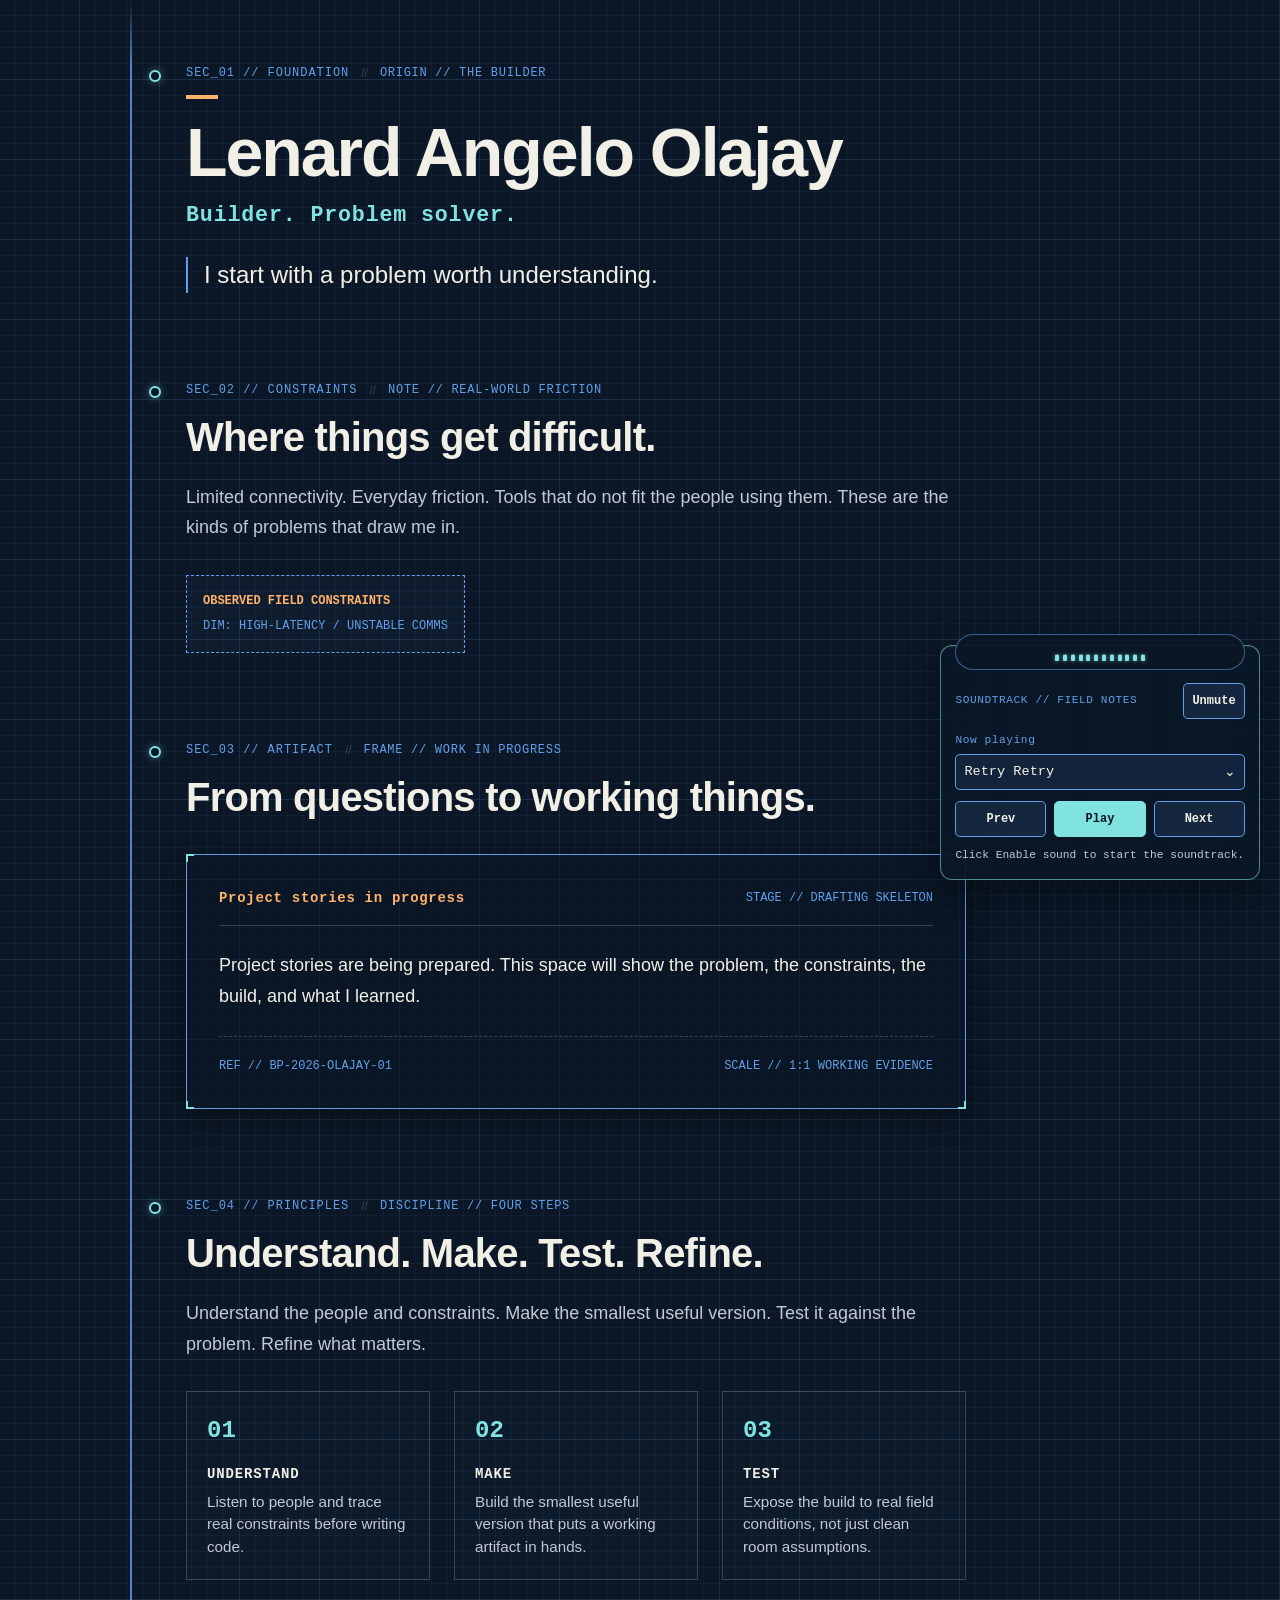
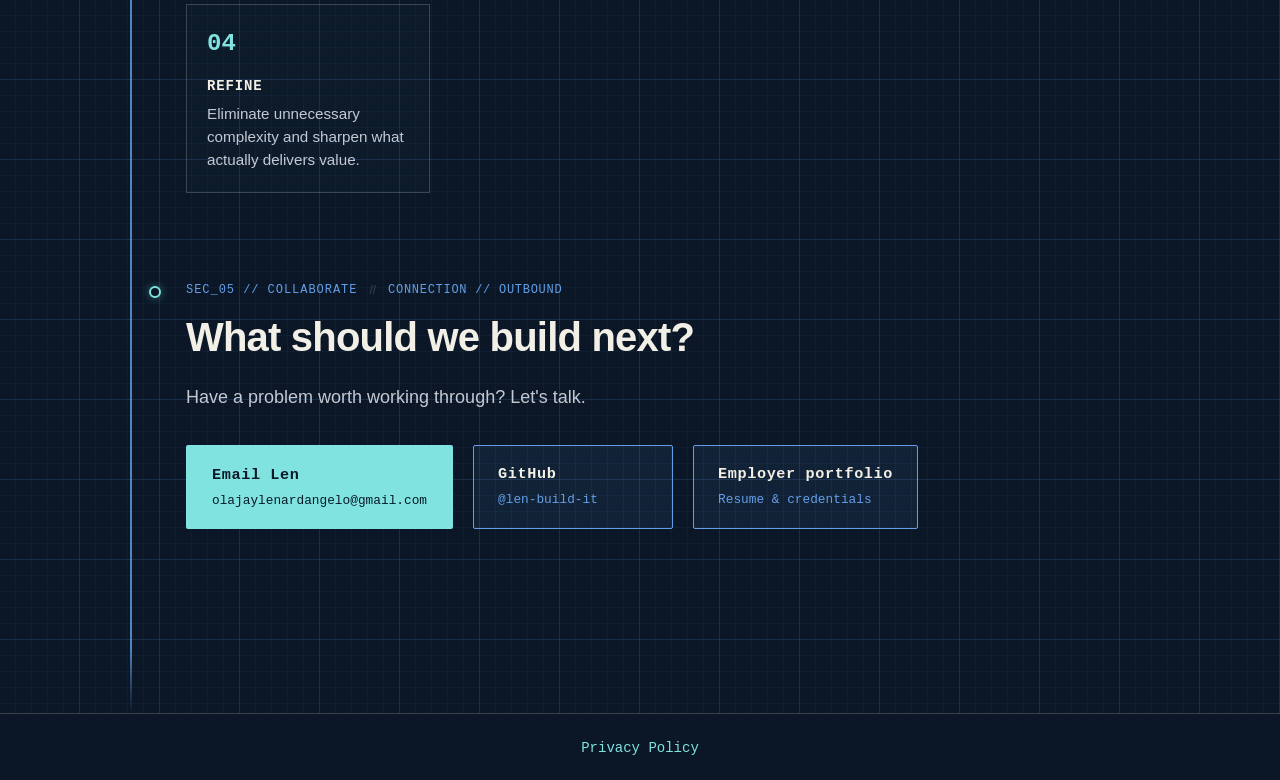
==== commit 79d1d5a3: "fix(portfolio): simplify site chrome" ====
--- a/site/index.html
+++ b/site/index.html
@@ -62,25 +62,6 @@
     <p class="music-status" id="music-status" role="status" aria-live="polite"></p>
     <audio class="music-audio" id="music-audio" autoplay muted preload="metadata" src="music/Panda%20Beats%20-%20Retry%20Retry.mp3"></audio>
   </aside>
-
-  <!-- Persistent Site Header & Navigation -->
-  <header class="site-header">
-    <div class="header-inner">
-      <div class="brand-tag">
-        <span class="brand-coord">14°35'N 120°58'E</span>
-        <span class="brand-title">LIVING BLUEPRINT // 001</span>
-      </div>
-      <nav class="site-nav" aria-label="Page chapters">
-        <ul class="nav-list">
-          <li><a href="#spark" class="nav-link">01 Spark</a></li>
-          <li><a href="#problem" class="nav-link">02 Problem</a></li>
-          <li><a href="#build" class="nav-link">03 Build</a></li>
-          <li><a href="#method" class="nav-link">04 Method</a></li>
-          <li><a href="#next-build" class="nav-link">05 Next Build</a></li>
-        </ul>
-      </nav>
-    </div>
-  </header>
 
   <!-- Main Narrative Flow with connected Spine -->
   <main id="content" class="story-container">
@@ -250,17 +231,9 @@
 
   </main>
 
-  <!-- Colophon / Footer -->
+  <!-- Minimal footer -->
   <footer class="site-footer">
-    <div class="footer-inner">
-      <div class="footer-left">
-        <span class="footer-id">LIVING BLUEPRINT SHOWCASE</span>
-        <span class="footer-copy">Built with deliberate simplicity. No external dependencies.</span>
-      </div>
-      <div class="footer-right">
-        <a href="#spark" class="back-to-top">Back to top ↑</a>
-      </div>
-    </div>
+    <a class="privacy-link" href="privacy.html">Privacy Policy</a>
   </footer>
 
   <script src="script.js"></script>
--- a/site/styles.css
+++ b/site/styles.css
@@ -462,71 +462,6 @@
   pointer-events: none !important;
 }
 
-/* Header & Navigation */
-.site-header {
-  position: sticky;
-  top: 0;
-  z-index: 100;
-  background-color: rgba(11, 23, 38, 0.92);
-  backdrop-filter: blur(8px);
-  -webkit-backdrop-filter: blur(8px);
-  border-bottom: 1px solid var(--border-subtle);
-  padding: 0.875rem 1.5rem;
-}
-
-.header-inner {
-  max-width: var(--content-max-width);
-  margin: 0 auto;
-  display: flex;
-  align-items: center;
-  justify-content: space-between;
-  flex-wrap: wrap;
-  gap: 1rem;
-}
-
-.brand-tag {
-  display: flex;
-  flex-direction: column;
-}
-
-.brand-coord {
-  font-family: var(--font-mono);
-  font-size: 0.75rem;
-  color: var(--drafting-blue);
-  letter-spacing: 0.05em;
-}
-
-.brand-title {
-  font-family: var(--font-mono);
-  font-size: 0.875rem;
-  font-weight: 700;
-  letter-spacing: 0.06em;
-  color: var(--text-white);
-}
-
-.nav-list {
-  display: flex;
-  list-style: none;
-  gap: 1.25rem;
-  flex-wrap: wrap;
-}
-
-.nav-link {
-  font-family: var(--font-mono);
-  font-size: 0.875rem;
-  color: var(--muted-text);
-  text-decoration: none;
-  padding: 0.25rem 0.5rem;
-  border-radius: 2px;
-  border-bottom: 2px solid transparent;
-  transition: color 0.2s ease, border-color 0.2s ease;
-}
-
-.nav-link:hover {
-  color: var(--accent-cyan);
-  border-bottom-color: var(--accent-cyan);
-}
-
 /* Main Story Flow with Continuous Blueprint Spine inside container */
 .story-container {
   max-width: var(--content-max-width);
@@ -896,42 +831,16 @@
   transform: translateY(-2px);
 }
 
-/* Footer / Colophon */
+/* Minimal footer */
 .site-footer {
   border-top: 1px solid var(--border-subtle);
-  padding: 2rem 1.5rem;
+  padding: 1.25rem 1.5rem;
   background-color: rgba(11, 23, 38, 0.95);
-}
-
-.footer-inner {
-  max-width: var(--content-max-width);
-  margin: 0 auto;
-  display: flex;
-  justify-content: space-between;
-  align-items: center;
-  flex-wrap: wrap;
-  gap: 1rem;
-}
-
-.footer-left {
-  display: flex;
-  flex-direction: column;
-}
-
-.footer-id {
-  font-family: var(--font-mono);
-  font-size: 0.75rem;
-  font-weight: 700;
-  color: var(--drafting-blue);
-  letter-spacing: 0.08em;
-}
-
-.footer-copy {
-  font-size: 0.875rem;
-  color: var(--muted-text);
-}
-
-.back-to-top {
+  text-align: center;
+}
+
+.privacy-link,
+.privacy-back {
   font-family: var(--font-mono);
   font-size: 0.875rem;
   color: var(--accent-cyan);
@@ -939,8 +848,62 @@
   padding: 0.25rem 0.5rem;
 }
 
-.back-to-top:hover {
+.privacy-link:hover,
+.privacy-back:hover {
   text-decoration: underline;
+}
+
+.privacy-container {
+  max-width: 720px;
+  min-height: 100vh;
+  margin: 0 auto;
+  padding: 3rem 1.5rem 5rem;
+}
+
+.privacy-back,
+.privacy-kicker,
+.privacy-updated {
+  display: inline-block;
+}
+
+.privacy-back { margin-bottom: 3rem; }
+.privacy-kicker {
+  margin-bottom: 0.75rem;
+  color: var(--drafting-blue);
+  font: 0.75rem var(--font-mono);
+  letter-spacing: 0.08em;
+}
+
+.privacy-title {
+  margin-bottom: 0.5rem;
+  color: var(--text-white);
+  font-size: clamp(2.2rem, 6vw, 4rem);
+  line-height: 1.1;
+}
+
+.privacy-updated {
+  margin-bottom: 3rem;
+  color: var(--muted-text);
+  font: 0.8rem var(--font-mono);
+}
+
+.privacy-section {
+  margin-top: 2rem;
+  padding-top: 1.5rem;
+  border-top: 1px dashed var(--border-subtle);
+}
+
+.privacy-section h2 {
+  margin-bottom: 0.75rem;
+  color: var(--accent-cyan);
+  font-size: 1.35rem;
+}
+
+.privacy-section p {
+  margin-bottom: 0.9rem;
+  color: var(--muted-text);
+  font-size: 1.05rem;
+  line-height: 1.7;
 }
 
 /* Responsive & Mobile Layout */
@@ -990,19 +953,6 @@
     padding-left: 0.75rem;
   }
 
-  .site-header {
-    padding: 0.75rem 1rem;
-  }
-
-  .nav-list {
-    gap: 0.5rem;
-  }
-
-  .nav-link {
-    font-size: 0.8rem;
-    padding: 0.2rem 0.4rem;
-  }
-
   .blueprint-wip-frame {
     padding: 1.25rem;
   }
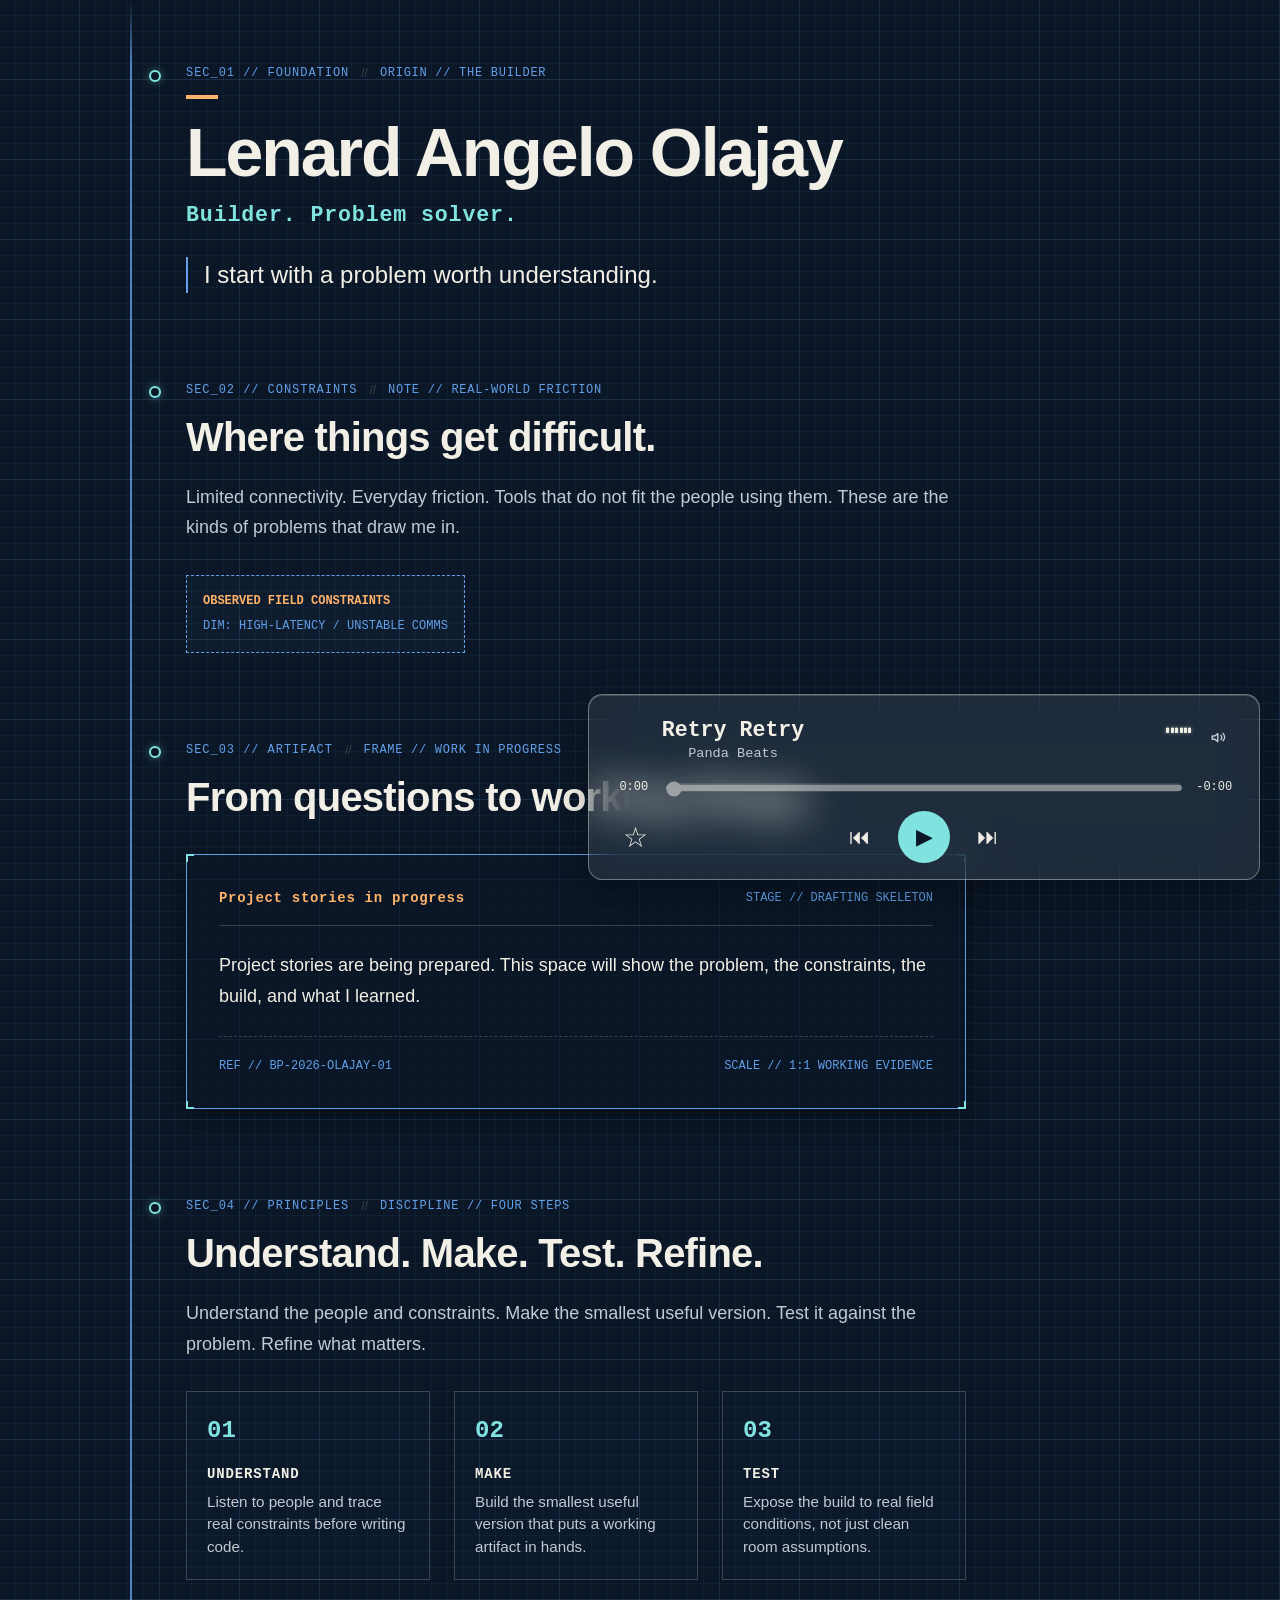
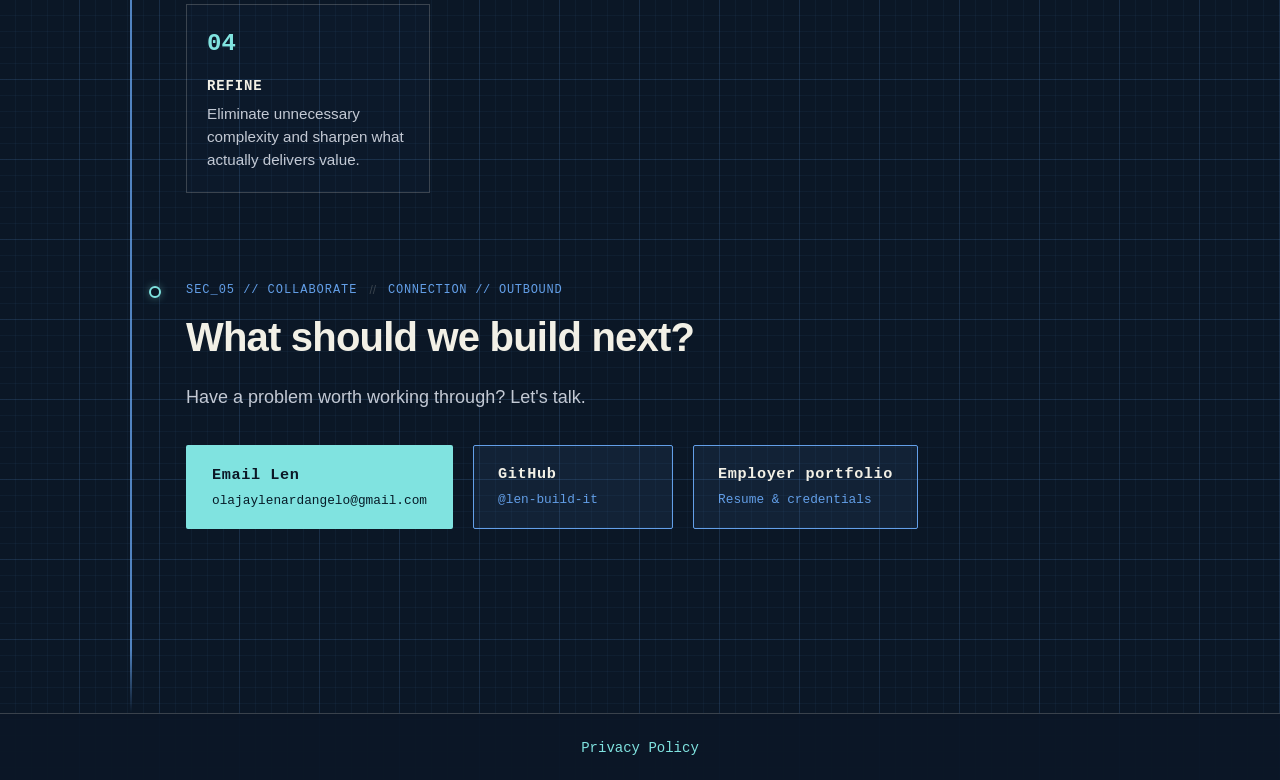
==== commit dcc81d61: "fix(portfolio): refine music widget interface" ====
--- a/site/index.html
+++ b/site/index.html
@@ -34,32 +34,52 @@
   <aside class="music-widget" id="music-widget" aria-label="Background music player">
     <div class="music-wave" id="music-wave" aria-hidden="true">
       <span></span><span></span><span></span><span></span><span></span><span></span>
-      <span></span><span></span><span></span><span></span><span></span><span></span>
     </div>
     <div class="music-widget-header">
-      <span class="music-kicker">SOUNDTRACK // FIELD NOTES</span>
-      <button class="music-icon-button" id="music-mute" type="button" aria-label="Mute music" aria-pressed="false">Mute</button>
-    </div>
-    <span class="music-track-label" id="music-track-label">Now playing</span>
-    <div class="music-select-wrap">
-      <button class="music-track" id="music-track-toggle" type="button" aria-labelledby="music-track-label music-track-value" aria-haspopup="listbox" aria-expanded="false">
-        <span id="music-track-value">Retry Retry</span>
-        <span aria-hidden="true">⌄</span>
-      </button>
-      <ul class="music-track-menu" id="music-track-menu" role="listbox" aria-label="Choose soundtrack" hidden>
-        <li role="option" aria-selected="true" data-value="0" tabindex="-1">Retry Retry</li>
-        <li role="option" aria-selected="false" data-value="1" tabindex="-1">Mister Prime</li>
-        <li role="option" aria-selected="false" data-value="2" tabindex="-1">Hills Of Hell</li>
-        <li role="option" aria-selected="false" data-value="3" tabindex="-1">Diab-low</li>
-        <li role="option" aria-selected="false" data-value="4" tabindex="-1">All Wave Control</li>
-      </ul>
+      <div class="music-select-wrap">
+        <button class="music-track" id="music-track-toggle" type="button" aria-label="Choose soundtrack" aria-haspopup="listbox" aria-expanded="false">
+          <span class="music-track-title" id="music-track-value">Retry Retry</span>
+          <span class="music-track-artist">Panda Beats</span>
+        </button>
+        <ul class="music-track-menu" id="music-track-menu" role="listbox" aria-label="Choose soundtrack" hidden>
+          <li role="option" aria-selected="true" data-value="0" tabindex="-1">Retry Retry</li>
+          <li role="option" aria-selected="false" data-value="1" tabindex="-1">Mister Prime</li>
+          <li role="option" aria-selected="false" data-value="2" tabindex="-1">Hills Of Hell</li>
+          <li role="option" aria-selected="false" data-value="3" tabindex="-1">Diab-low</li>
+          <li role="option" aria-selected="false" data-value="4" tabindex="-1">All Wave Control</li>
+        </ul>
+      </div>
+      <button class="music-icon-button" id="music-mute" type="button" aria-label="Mute music" aria-pressed="false">
+        <span class="music-volume-symbol" aria-hidden="true">
+          <svg class="music-volume-icon" viewBox="0 0 24 24" focusable="false">
+            <path d="M4 10v4h3l4 3V7l-4 3H4Z"></path>
+            <path d="M15 9.5c1.3 1.3 1.3 3.7 0 5M17.5 7c2.7 2.7 2.7 6.3 0 9"></path>
+          </svg>
+        </span>
+        <span class="sr-only" data-mute-label>Mute music</span>
+      </button>
+    </div>
+    <div class="music-progress-row">
+      <span class="music-time" id="music-time-elapsed">0:00</span>
+      <input class="music-progress" id="music-progress" type="range" min="0" max="0" value="0" step="0.1" aria-label="Track progress" disabled>
+      <span class="music-time" id="music-time-remaining">-0:00</span>
     </div>
     <div class="music-controls" aria-label="Playback controls">
-      <button class="music-control" id="music-previous" type="button" aria-label="Previous track">Prev</button>
-      <button class="music-control music-play" id="music-play" type="button" aria-label="Enable sound">Enable sound</button>
-      <button class="music-control" id="music-next" type="button" aria-label="Next track">Next</button>
-    </div>
-    <p class="music-status" id="music-status" role="status" aria-live="polite"></p>
+      <button class="music-icon-button music-favorite" id="music-favorite" type="button" aria-label="Favorite track" aria-pressed="false">
+        <span aria-hidden="true">☆</span>
+      </button>
+      <button class="music-icon-button" id="music-previous" type="button" aria-label="Previous track">
+        <span aria-hidden="true">⏮</span>
+      </button>
+      <button class="music-icon-button music-play" id="music-play" type="button" aria-label="Enable sound">
+        <span aria-hidden="true" data-play-symbol>▶</span>
+        <span class="sr-only" data-play-label>Enable sound</span>
+      </button>
+      <button class="music-icon-button" id="music-next" type="button" aria-label="Next track">
+        <span aria-hidden="true">⏭</span>
+      </button>
+    </div>
+    <p class="music-status sr-only" id="music-status" role="status" aria-live="polite"></p>
     <audio class="music-audio" id="music-audio" autoplay muted preload="metadata" src="music/Panda%20Beats%20-%20Retry%20Retry.mp3"></audio>
   </aside>
 
--- a/site/styles.css
+++ b/site/styles.css
@@ -16,6 +16,8 @@
 
   --spine-left: 2.5rem;
   --content-max-width: 1100px;
+  --spotlight-x: -30rem;
+  --spotlight-y: -30rem;
 }
 
 /* Box sizing and baseline */
@@ -42,11 +44,34 @@
     linear-gradient(var(--grid-line) 1px, transparent 1px),
     linear-gradient(90deg, var(--grid-line) 1px, transparent 1px),
     linear-gradient(var(--grid-line-dense) 1px, transparent 1px),
-    linear-gradient(90deg, var(--grid-line-dense) 1px, transparent 1px);
-  background-size: 80px 80px, 80px 80px, 16px 16px, 16px 16px;
-  background-position: -1px -1px;
+    linear-gradient(90deg, var(--grid-line-dense) 1px, transparent 1px),
+    radial-gradient(circle 220px at var(--spotlight-x) var(--spotlight-y), rgba(128, 227, 224, 0.1), rgba(99, 159, 232, 0.08) 42%, transparent 72%);
+  background-size: 80px 80px, 80px 80px, 16px 16px, 16px 16px, auto;
+  background-position: -1px -1px, -1px -1px, -1px -1px, -1px -1px, center;
   position: relative;
   overflow-x: hidden;
+}
+
+@media (hover: hover) and (pointer: fine) {
+  body::before {
+    content: "";
+    position: fixed;
+    inset: 0;
+    z-index: 0;
+    pointer-events: none;
+    opacity: 0;
+    background-image:
+      linear-gradient(rgba(128, 227, 224, 0.22) 1px, transparent 1px),
+      linear-gradient(90deg, rgba(128, 227, 224, 0.22) 1px, transparent 1px);
+    background-size: 80px 80px;
+    background-position: -1px -1px;
+    -webkit-mask-image: radial-gradient(circle 220px at var(--spotlight-x) var(--spotlight-y), #000 0%, transparent 72%);
+    mask-image: radial-gradient(circle 220px at var(--spotlight-x) var(--spotlight-y), #000 0%, transparent 72%);
+  }
+
+  body.cursor-spotlight-active::before {
+    opacity: 1;
+  }
 }
 
 /* Body lock during intro */
@@ -83,36 +108,34 @@
   right: 1.25rem;
   bottom: 1.25rem;
   z-index: 110;
-  width: min(20rem, calc(100vw - 2.5rem));
-  padding: 0.9rem;
-  color: var(--text-white);
-  background: rgba(11, 23, 38, 0.8);
-  border: 1px solid rgba(128, 227, 224, 0.55);
-  border-radius: 0.75rem;
-  box-shadow: 0 14px 36px rgba(0, 0, 0, 0.35), inset 0 1px rgba(242, 240, 230, 0.12);
-  backdrop-filter: blur(18px) saturate(130%);
-  -webkit-backdrop-filter: blur(18px) saturate(130%);
+  width: min(42rem, calc(100vw - 2rem));
+  padding: 1.15rem 1.5rem 1rem;
+  color: var(--text-white);
+  background: rgba(242, 240, 230, 0.09);
+  border: 1px solid rgba(242, 240, 230, 0.38);
+  border-radius: 0.9rem;
+  box-shadow: 0 14px 36px rgba(0, 0, 0, 0.28), inset 0 1px rgba(242, 240, 230, 0.18);
+  backdrop-filter: blur(20px) saturate(120%);
+  -webkit-backdrop-filter: blur(20px) saturate(120%);
 }
 
 .music-wave {
   display: flex;
   align-items: end;
-  justify-content: center;
-  gap: 0.25rem;
-  height: 2.25rem;
-  margin: -1.65rem 0 0.8rem;
-  padding: 0.5rem 0.75rem;
-  background: rgba(11, 23, 38, 0.94);
-  border: 1px solid rgba(99, 159, 232, 0.55);
-  border-radius: 999px;
+  justify-content: flex-end;
+  gap: 0.12rem;
+  position: absolute;
+  top: 1rem;
+  right: 4.25rem;
+  height: 1.35rem;
 }
 
 .music-wave span {
-  width: 0.24rem;
-  height: 1.2rem;
-  border-radius: 999px;
-  background: var(--accent-cyan);
-  box-shadow: 0 0 8px rgba(128, 227, 224, 0.55);
+  width: 0.16rem;
+  height: 1rem;
+  border-radius: 0.2rem;
+  background: var(--text-white);
+  box-shadow: 0 0 8px rgba(242, 240, 230, 0.5);
   transform: scaleY(var(--wave-level, 0.35));
   transform-origin: bottom;
 }
@@ -133,62 +156,68 @@
 .music-controls {
   display: flex;
   align-items: center;
-  gap: 0.5rem;
+  gap: 1rem;
 }
 
 .music-widget-header {
-  justify-content: space-between;
-}
-
-.music-kicker,
-.music-track-label,
+  justify-content: center;
+  min-height: 3.25rem;
+}
+
+.music-track,
+.music-track-title,
+.music-track-artist,
+.music-time,
 .music-status {
   font-family: var(--font-mono);
-  font-size: 0.7rem;
-  letter-spacing: 0.05em;
-}
-
-.music-kicker,
-.music-track-label { color: var(--drafting-blue); }
-
-.music-track-label {
-  display: block;
-  margin-top: 0.8rem;
-  margin-bottom: 0.25rem;
 }
 
 .music-track {
   display: flex;
+  flex-direction: column;
   align-items: center;
-  justify-content: space-between;
-  width: 100%;
-  min-height: 2.25rem;
-  padding: 0.35rem 0.5rem;
-  color: var(--text-white);
-  background: rgba(99, 159, 232, 0.1);
-  border: 1px solid var(--drafting-blue);
+  justify-content: center;
+  min-width: 15rem;
+  padding: 0.1rem 2rem;
+  color: var(--text-white);
+  background: transparent;
+  border: 0;
   border-radius: 0.3rem;
-  font: 0.85rem var(--font-mono);
-  text-align: left;
+  text-align: center;
   cursor: pointer;
 }
 
 .music-select-wrap { position: relative; }
 
+.music-track-title {
+  font-size: 1.35rem;
+  font-weight: 700;
+  line-height: 1.15;
+}
+
+.music-track-artist {
+  margin-top: 0.25rem;
+  color: var(--muted-text);
+  font-size: 0.85rem;
+}
+
 .music-track-menu {
   position: absolute;
-  right: 0;
-  bottom: calc(100% + 0.35rem);
-  left: 0;
+  top: calc(100% + 0.45rem);
+  left: 50%;
   z-index: 2;
+  width: max-content;
+  min-width: 15rem;
+  max-width: calc(100vw - 2rem);
   padding: 0.35rem;
   list-style: none;
-  background: rgba(11, 23, 38, 0.97);
-  border: 1px solid var(--accent-cyan);
+  background: rgba(11, 23, 38, 0.92);
+  border: 1px solid rgba(242, 240, 230, 0.38);
   border-radius: 0.45rem;
   box-shadow: 0 12px 28px rgba(0, 0, 0, 0.42);
   backdrop-filter: blur(18px) saturate(130%);
   -webkit-backdrop-filter: blur(18px) saturate(130%);
+  transform: translateX(-50%);
 }
 
 .music-track-menu li {
@@ -208,34 +237,136 @@
 }
 
 .music-controls {
-  margin-top: 0.7rem;
-}
-
-.music-control,
+  display: grid;
+  grid-template-columns: 1fr repeat(3, auto) 1fr;
+  justify-content: center;
+  margin-top: 0.85rem;
+}
+
 .music-icon-button {
-  min-height: 2.25rem;
-  color: var(--text-white);
-  background: rgba(99, 159, 232, 0.12);
-  border: 1px solid var(--drafting-blue);
-  border-radius: 0.3rem;
-  font: 700 0.75rem var(--font-mono);
+  display: inline-grid;
+  width: 2.75rem;
+  height: 2.75rem;
+  place-items: center;
+  color: var(--text-white);
+  background: transparent;
+  border: 0;
+  border-radius: 50%;
+  font-size: 1.35rem;
   cursor: pointer;
 }
 
-.music-control { flex: 1; padding: 0.35rem 0.5rem; }
-.music-icon-button { padding: 0.3rem 0.5rem; }
-.music-play { color: var(--bg-ink); background: var(--accent-cyan); border-color: var(--accent-cyan); }
+.music-play {
+  width: 3.25rem;
+  height: 3.25rem;
+  color: var(--bg-ink);
+  background: var(--accent-cyan);
+}
+
+.music-favorite {
+  grid-column: 1;
+  justify-self: start;
+  font-size: 1.75rem;
+}
+
+.music-favorite.is-favorite { color: var(--impact-orange); }
+
+.music-volume-icon {
+  width: 1.2rem;
+  height: 1.2rem;
+  fill: none;
+  stroke: currentColor;
+  stroke-linecap: round;
+  stroke-linejoin: round;
+  stroke-width: 1.8;
+}
+
+.music-icon-button.is-muted { color: var(--muted-text); }
+
+.music-widget-header > .music-icon-button {
+  width: 2rem;
+  height: 2rem;
+  margin-left: auto;
+  font-size: 1rem;
+}
 .music-control:hover,
-.music-icon-button:hover { border-color: var(--accent-cyan); }
-
-.music-status {
-  min-height: 1.1rem;
-  margin-top: 0.6rem;
-  color: var(--muted-text);
-  letter-spacing: 0;
+.music-icon-button:hover { color: var(--accent-cyan); }
+.music-play:hover { color: var(--bg-ink); }
+
+.music-progress-row {
+  display: grid;
+  grid-template-columns: auto 1fr auto;
+  align-items: center;
+  gap: 0.7rem;
+  margin-top: 0.8rem;
+}
+
+.music-time {
+  min-width: 2.6rem;
+  color: var(--text-white);
+  font-size: 0.75rem;
+  text-align: center;
+}
+
+.music-progress {
+  width: 100%;
+  height: 1.2rem;
+  margin: 0;
+  accent-color: var(--text-white);
+  cursor: pointer;
+}
+
+.music-progress:disabled { opacity: 0.65; cursor: default; }
+
+.music-progress::-webkit-slider-runnable-track {
+  height: 0.35rem;
+  background: rgba(242, 240, 230, 0.65);
+  border-radius: 999px;
+}
+
+.music-progress::-webkit-slider-thumb {
+  width: 0.8rem;
+  height: 0.8rem;
+  margin-top: -0.225rem;
+  background: var(--text-white);
+  border: 0;
+  border-radius: 50%;
+  -webkit-appearance: none;
+}
+
+.music-progress::-moz-range-track {
+  height: 0.35rem;
+  background: rgba(242, 240, 230, 0.65);
+  border-radius: 999px;
+}
+
+.music-progress::-moz-range-progress {
+  height: 0.35rem;
+  background: var(--text-white);
+  border-radius: 999px;
+}
+
+.music-progress::-moz-range-thumb {
+  width: 0.8rem;
+  height: 0.8rem;
+  background: var(--text-white);
+  border: 0;
+  border-radius: 50%;
 }
 
 .music-audio { display: none; }
+
+.sr-only {
+  position: absolute;
+  width: 1px;
+  height: 1px;
+  padding: 0;
+  margin: -1px;
+  overflow: hidden;
+  clip: rect(0, 0, 0, 0);
+  white-space: nowrap;
+  border: 0;
+}
 
 /* Accessible focus visible outlines */
 :focus-visible {
@@ -965,6 +1096,24 @@
     right: 0.75rem;
     bottom: max(0.75rem, env(safe-area-inset-bottom));
     width: calc(100vw - 1.5rem);
+    padding: 1rem 0.9rem 0.85rem;
+  }
+
+  .music-wave {
+    top: 0.9rem;
+    right: 3.6rem;
+  }
+
+  .music-track {
+    min-width: 13rem;
+  }
+
+  .music-track-title {
+    font-size: 1.15rem;
+  }
+
+  .music-controls {
+    gap: 0.7rem;
   }
 }
 
@@ -1000,10 +1149,6 @@
     font-size: 1.25rem;
   }
 
-  .nav-link {
-    font-size: 0.7rem;
-    padding: 0.15rem 0.2rem;
-  }
 }
 
 /* Reduced Motion Mode */
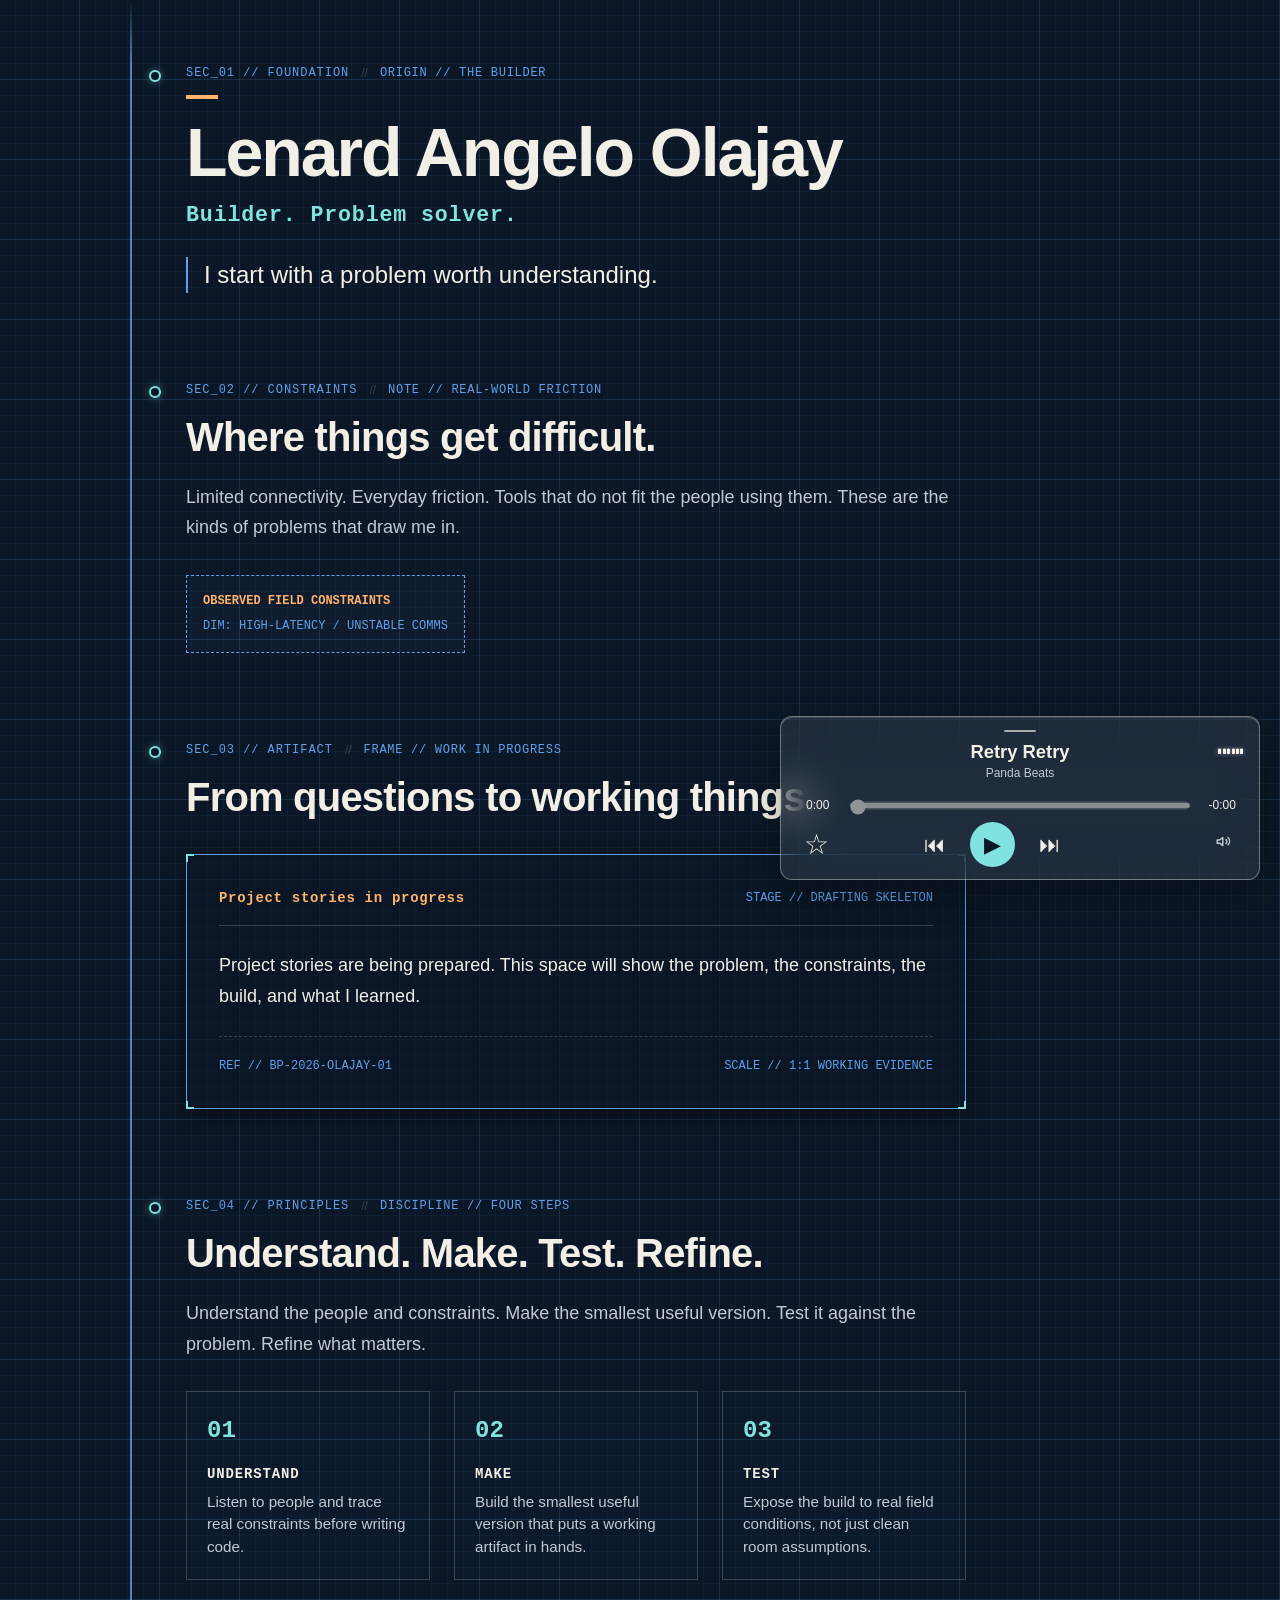
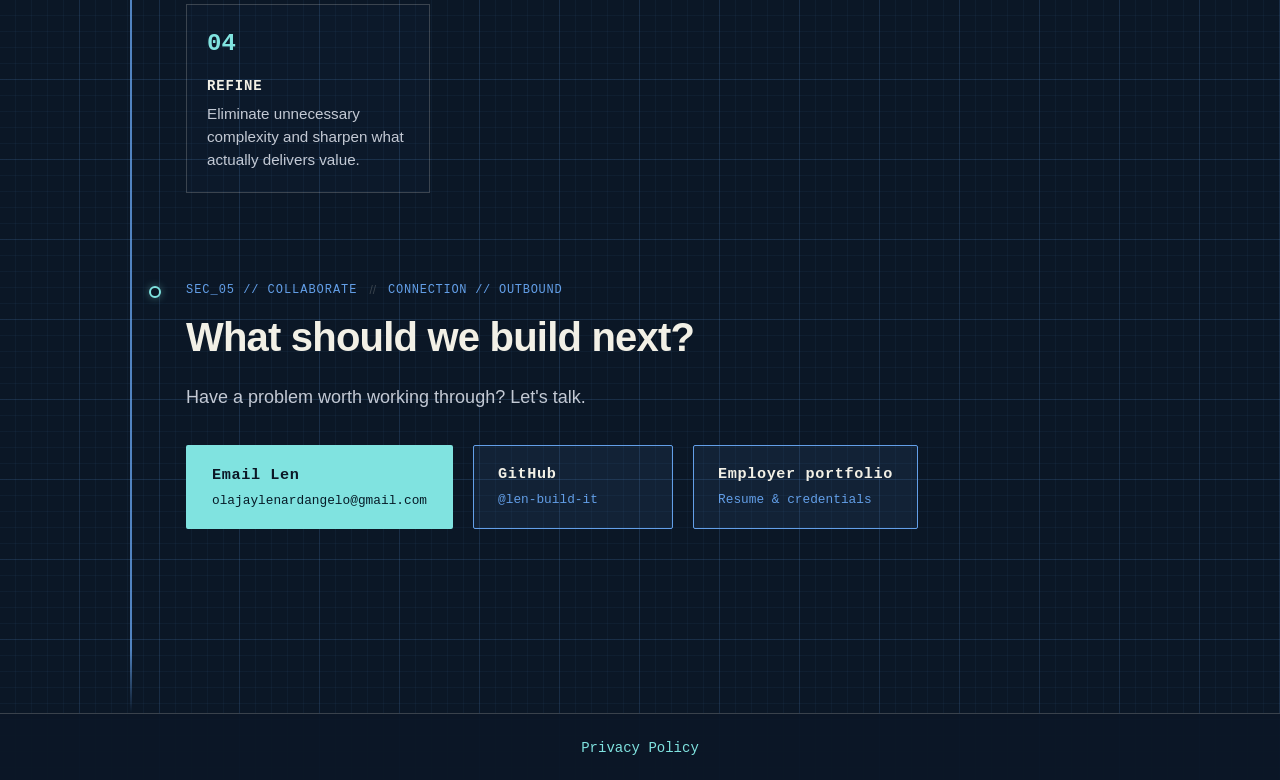
==== commit 46045086: "fix(portfolio): integrate compact music widget" ====
--- a/site/index.html
+++ b/site/index.html
@@ -35,6 +35,9 @@
     <div class="music-wave" id="music-wave" aria-hidden="true">
       <span></span><span></span><span></span><span></span><span></span><span></span>
     </div>
+    <button class="music-drag-handle" id="music-drag-handle" type="button" aria-label="Open soundtrack list">
+      <span aria-hidden="true"></span>
+    </button>
     <div class="music-widget-header">
       <div class="music-select-wrap">
         <button class="music-track" id="music-track-toggle" type="button" aria-label="Choose soundtrack" aria-haspopup="listbox" aria-expanded="false">
@@ -49,7 +52,27 @@
           <li role="option" aria-selected="false" data-value="4" tabindex="-1">All Wave Control</li>
         </ul>
       </div>
-      <button class="music-icon-button" id="music-mute" type="button" aria-label="Mute music" aria-pressed="false">
+    </div>
+    <div class="music-progress-row">
+      <span class="music-time" id="music-time-elapsed">0:00</span>
+      <input class="music-progress" id="music-progress" type="range" min="0" max="0" value="0" step="0.1" aria-label="Track progress" disabled>
+      <span class="music-time" id="music-time-remaining">-0:00</span>
+    </div>
+    <div class="music-controls" aria-label="Playback controls">
+      <button class="music-icon-button music-favorite" id="music-favorite" type="button" aria-label="Favorite track" aria-pressed="false">
+        <span aria-hidden="true">☆</span>
+      </button>
+      <button class="music-icon-button" id="music-previous" type="button" aria-label="Previous track">
+        <span aria-hidden="true">⏮</span>
+      </button>
+      <button class="music-icon-button music-play" id="music-play" type="button" aria-label="Enable sound">
+        <span aria-hidden="true" data-play-symbol>▶</span>
+        <span class="sr-only" data-play-label>Enable sound</span>
+      </button>
+      <button class="music-icon-button" id="music-next" type="button" aria-label="Next track">
+        <span aria-hidden="true">⏭</span>
+      </button>
+      <button class="music-icon-button music-mute" id="music-mute" type="button" aria-label="Mute music" aria-pressed="false">
         <span class="music-volume-symbol" aria-hidden="true">
           <svg class="music-volume-icon" viewBox="0 0 24 24" focusable="false">
             <path d="M4 10v4h3l4 3V7l-4 3H4Z"></path>
@@ -57,26 +80,6 @@
           </svg>
         </span>
         <span class="sr-only" data-mute-label>Mute music</span>
-      </button>
-    </div>
-    <div class="music-progress-row">
-      <span class="music-time" id="music-time-elapsed">0:00</span>
-      <input class="music-progress" id="music-progress" type="range" min="0" max="0" value="0" step="0.1" aria-label="Track progress" disabled>
-      <span class="music-time" id="music-time-remaining">-0:00</span>
-    </div>
-    <div class="music-controls" aria-label="Playback controls">
-      <button class="music-icon-button music-favorite" id="music-favorite" type="button" aria-label="Favorite track" aria-pressed="false">
-        <span aria-hidden="true">☆</span>
-      </button>
-      <button class="music-icon-button" id="music-previous" type="button" aria-label="Previous track">
-        <span aria-hidden="true">⏮</span>
-      </button>
-      <button class="music-icon-button music-play" id="music-play" type="button" aria-label="Enable sound">
-        <span aria-hidden="true" data-play-symbol>▶</span>
-        <span class="sr-only" data-play-label>Enable sound</span>
-      </button>
-      <button class="music-icon-button" id="music-next" type="button" aria-label="Next track">
-        <span aria-hidden="true">⏭</span>
       </button>
     </div>
     <p class="music-status sr-only" id="music-status" role="status" aria-live="polite"></p>
--- a/site/styles.css
+++ b/site/styles.css
@@ -44,10 +44,9 @@
     linear-gradient(var(--grid-line) 1px, transparent 1px),
     linear-gradient(90deg, var(--grid-line) 1px, transparent 1px),
     linear-gradient(var(--grid-line-dense) 1px, transparent 1px),
-    linear-gradient(90deg, var(--grid-line-dense) 1px, transparent 1px),
-    radial-gradient(circle 220px at var(--spotlight-x) var(--spotlight-y), rgba(128, 227, 224, 0.1), rgba(99, 159, 232, 0.08) 42%, transparent 72%);
-  background-size: 80px 80px, 80px 80px, 16px 16px, 16px 16px, auto;
-  background-position: -1px -1px, -1px -1px, -1px -1px, -1px -1px, center;
+    linear-gradient(90deg, var(--grid-line-dense) 1px, transparent 1px);
+  background-size: 80px 80px, 80px 80px, 16px 16px, 16px 16px;
+  background-position: -1px -1px;
   position: relative;
   overflow-x: hidden;
 }
@@ -61,10 +60,13 @@
     pointer-events: none;
     opacity: 0;
     background-image:
-      linear-gradient(rgba(128, 227, 224, 0.22) 1px, transparent 1px),
-      linear-gradient(90deg, rgba(128, 227, 224, 0.22) 1px, transparent 1px);
-    background-size: 80px 80px;
+      linear-gradient(rgba(41, 181, 255, 0.82) 1px, transparent 1px),
+      linear-gradient(90deg, rgba(41, 181, 255, 0.82) 1px, transparent 1px),
+      linear-gradient(rgba(41, 181, 255, 0.38) 1px, transparent 1px),
+      linear-gradient(90deg, rgba(41, 181, 255, 0.38) 1px, transparent 1px);
+    background-size: 80px 80px, 80px 80px, 16px 16px, 16px 16px;
     background-position: -1px -1px;
+    filter: drop-shadow(0 0 5px rgba(41, 181, 255, 0.78));
     -webkit-mask-image: radial-gradient(circle 220px at var(--spotlight-x) var(--spotlight-y), #000 0%, transparent 72%);
     mask-image: radial-gradient(circle 220px at var(--spotlight-x) var(--spotlight-y), #000 0%, transparent 72%);
   }
@@ -108,12 +110,12 @@
   right: 1.25rem;
   bottom: 1.25rem;
   z-index: 110;
-  width: min(42rem, calc(100vw - 2rem));
-  padding: 1.15rem 1.5rem 1rem;
+  width: min(30rem, calc(100vw - 1.5rem));
+  padding: 0.8rem 1rem 0.75rem;
   color: var(--text-white);
   background: rgba(242, 240, 230, 0.09);
   border: 1px solid rgba(242, 240, 230, 0.38);
-  border-radius: 0.9rem;
+  border-radius: 0.75rem;
   box-shadow: 0 14px 36px rgba(0, 0, 0, 0.28), inset 0 1px rgba(242, 240, 230, 0.18);
   backdrop-filter: blur(20px) saturate(120%);
   -webkit-backdrop-filter: blur(20px) saturate(120%);
@@ -126,7 +128,7 @@
   gap: 0.12rem;
   position: absolute;
   top: 1rem;
-  right: 4.25rem;
+  right: 1rem;
   height: 1.35rem;
 }
 
@@ -161,7 +163,31 @@
 
 .music-widget-header {
   justify-content: center;
-  min-height: 3.25rem;
+  min-height: 2.8rem;
+}
+
+.music-drag-handle {
+  display: block;
+  width: 3rem;
+  height: 0.7rem;
+  margin: -0.25rem auto 0.1rem;
+  padding: 0.25rem 0;
+  background: transparent;
+  border: 0;
+  cursor: grab;
+  touch-action: none;
+}
+
+.music-drag-handle span {
+  display: block;
+  width: 2rem;
+  height: 0.18rem;
+  margin: auto;
+  background: rgba(242, 240, 230, 0.65);
+  border-radius: 999px;
+}
+
+.music-drag-handle:active { cursor: grabbing; }
 }
 
 .music-track,
@@ -190,7 +216,7 @@
 .music-select-wrap { position: relative; }
 
 .music-track-title {
-  font-size: 1.35rem;
+  font-size: 1.15rem;
   font-weight: 700;
   line-height: 1.15;
 }
@@ -198,17 +224,19 @@
 .music-track-artist {
   margin-top: 0.25rem;
   color: var(--muted-text);
-  font-size: 0.85rem;
+  font-size: 0.75rem;
 }
 
 .music-track-menu {
   position: absolute;
-  top: calc(100% + 0.45rem);
+  bottom: calc(100% + 0.6rem);
   left: 50%;
   z-index: 2;
   width: max-content;
   min-width: 15rem;
   max-width: calc(100vw - 2rem);
+  max-height: min(55vh, 18rem);
+  overflow-y: auto;
   padding: 0.35rem;
   list-style: none;
   background: rgba(11, 23, 38, 0.92);
@@ -217,7 +245,18 @@
   box-shadow: 0 12px 28px rgba(0, 0, 0, 0.42);
   backdrop-filter: blur(18px) saturate(130%);
   -webkit-backdrop-filter: blur(18px) saturate(130%);
-  transform: translateX(-50%);
+  opacity: 0;
+  pointer-events: none;
+  visibility: hidden;
+  transform: translate(-50%, 1rem);
+  transition: opacity 0.18s ease, transform 0.18s ease, visibility 0.18s ease;
+}
+
+.music-track-menu.is-open {
+  visibility: visible;
+  opacity: 1;
+  pointer-events: auto;
+  transform: translate(-50%, 0);
 }
 
 .music-track-menu li {
@@ -238,15 +277,15 @@
 
 .music-controls {
   display: grid;
-  grid-template-columns: 1fr repeat(3, auto) 1fr;
+  grid-template-columns: 1fr repeat(3, auto) 1fr auto;
   justify-content: center;
-  margin-top: 0.85rem;
+  margin-top: 0.45rem;
 }
 
 .music-icon-button {
   display: inline-grid;
-  width: 2.75rem;
-  height: 2.75rem;
+  width: 2.4rem;
+  height: 2.4rem;
   place-items: center;
   color: var(--text-white);
   background: transparent;
@@ -257,8 +296,8 @@
 }
 
 .music-play {
-  width: 3.25rem;
-  height: 3.25rem;
+  width: 2.8rem;
+  height: 2.8rem;
   color: var(--bg-ink);
   background: var(--accent-cyan);
 }
@@ -267,6 +306,11 @@
   grid-column: 1;
   justify-self: start;
   font-size: 1.75rem;
+}
+
+.music-mute {
+  grid-column: 6;
+  justify-self: end;
 }
 
 .music-favorite.is-favorite { color: var(--impact-orange); }
@@ -283,13 +327,6 @@
 
 .music-icon-button.is-muted { color: var(--muted-text); }
 
-.music-widget-header > .music-icon-button {
-  width: 2rem;
-  height: 2rem;
-  margin-left: auto;
-  font-size: 1rem;
-}
-.music-control:hover,
 .music-icon-button:hover { color: var(--accent-cyan); }
 .music-play:hover { color: var(--bg-ink); }
 
@@ -1101,11 +1138,11 @@
 
   .music-wave {
     top: 0.9rem;
-    right: 3.6rem;
+    right: 0.9rem;
   }
 
   .music-track {
-    min-width: 13rem;
+    min-width: 11rem;
   }
 
   .music-track-title {
@@ -1113,7 +1150,7 @@
   }
 
   .music-controls {
-    gap: 0.7rem;
+    gap: 0.25rem;
   }
 }
 
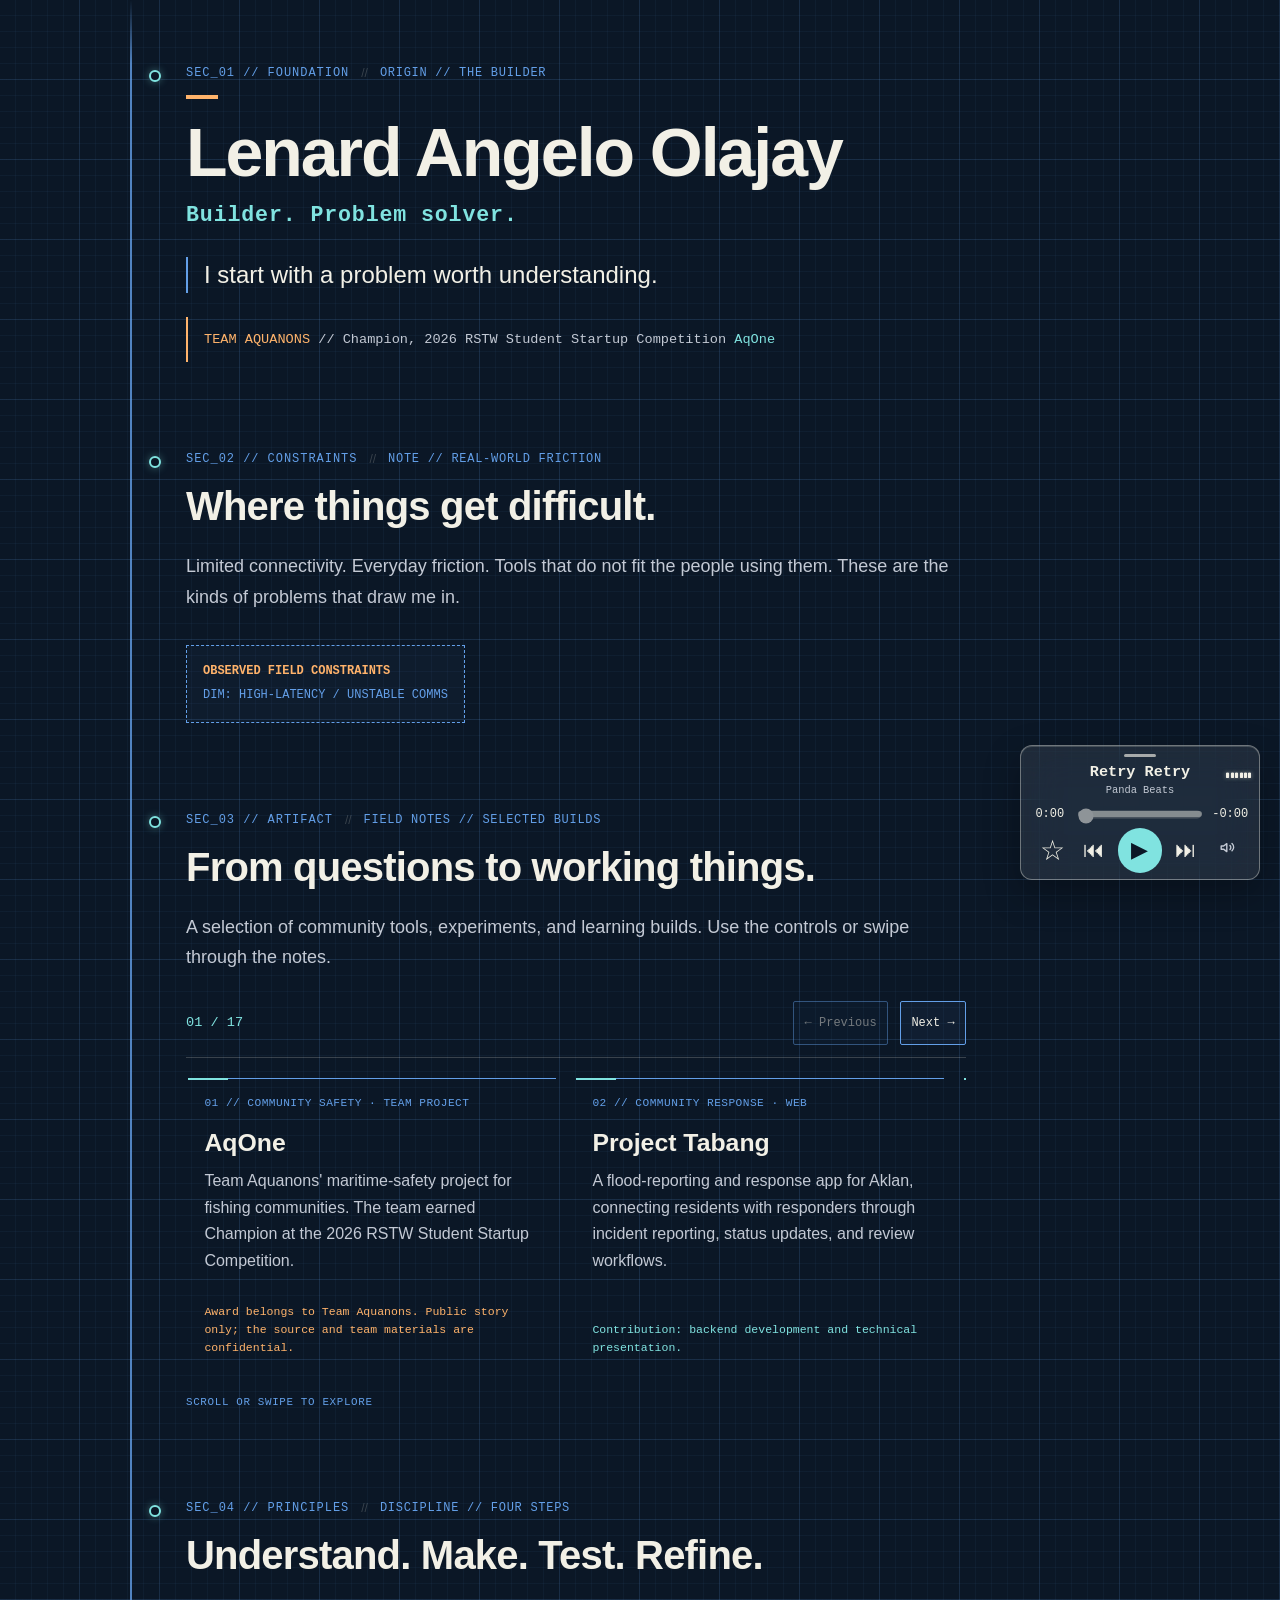
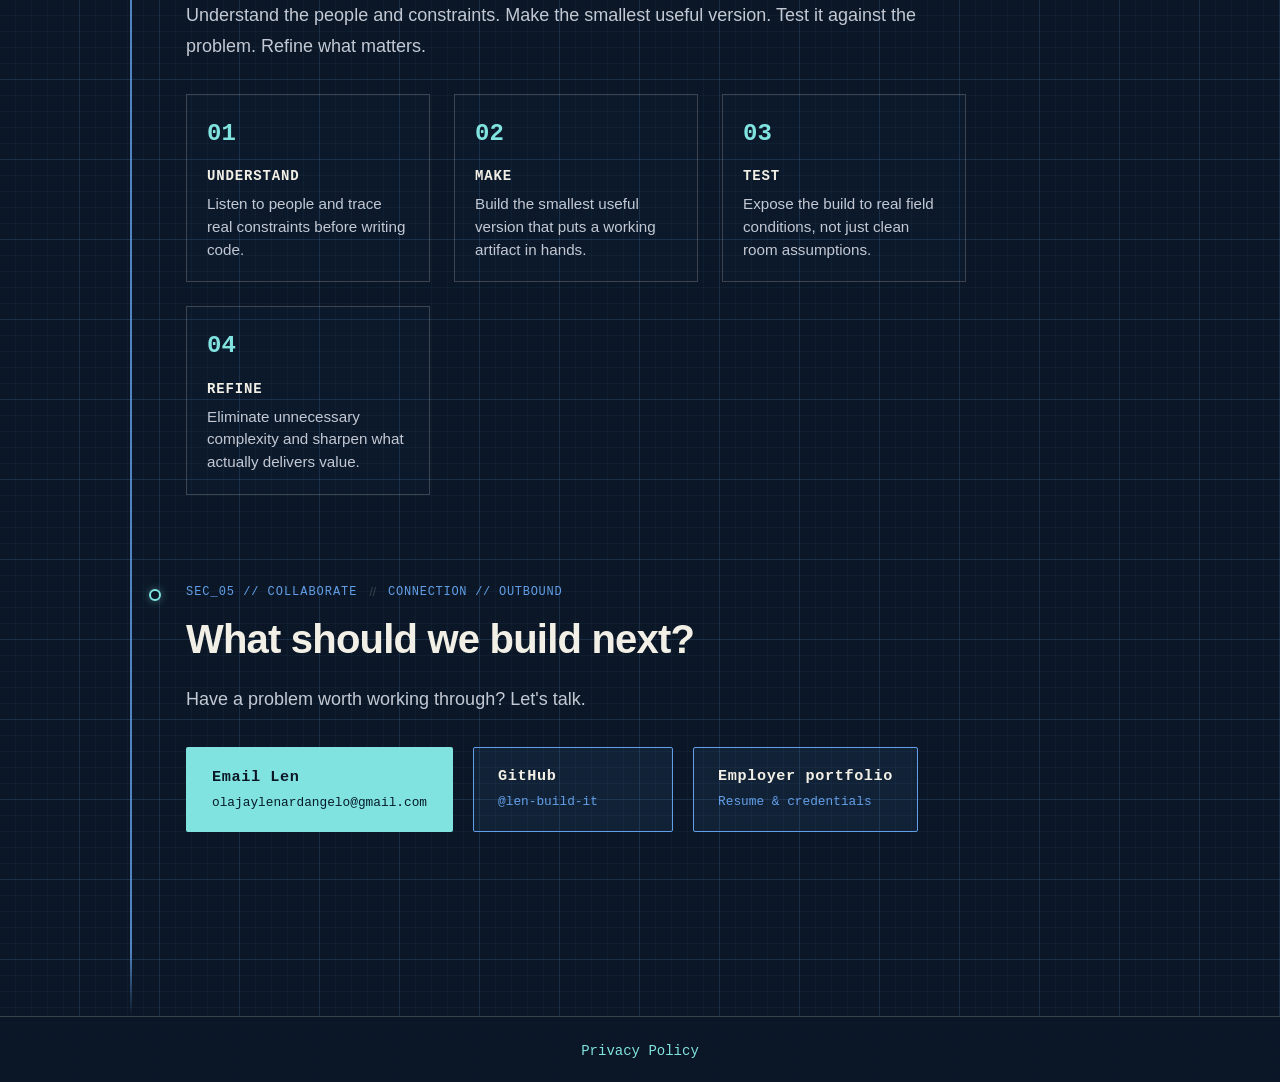
==== commit f3de9705: "feat(portfolio): add project showcase slider" ====
--- a/site/index.html
+++ b/site/index.html
@@ -111,6 +111,7 @@
         </div>
         <p class="hero-subtitle">Builder. Problem solver.</p>
         <p class="hero-lead">I start with a problem worth understanding.</p>
+        <p class="hero-award"><span>TEAM AQUANONS</span> // Champion, 2026 RSTW Student Startup Competition <span class="award-project">AqOne</span></p>
       </div>
     </section>
 
@@ -145,29 +146,123 @@
         <div class="chapter-header-rule">
           <span class="marker-coord">SEC_03 // ARTIFACT</span>
           <span class="rule-divider">//</span>
-          <span class="rule-tag">FRAME // WORK IN PROGRESS</span>
+          <span class="rule-tag">FIELD NOTES // SELECTED BUILDS</span>
         </div>
         <h2 id="build-title" class="chapter-title">From questions to working things.</h2>
-        
-        <!-- Truthful work-in-progress drafting frame (no fake project cards or invented metrics) -->
-        <div class="blueprint-wip-frame" role="region" aria-label="Project stories status">
-          <div class="frame-corner top-left" aria-hidden="true"></div>
-          <div class="frame-corner top-right" aria-hidden="true"></div>
-          <div class="frame-corner bottom-left" aria-hidden="true"></div>
-          <div class="frame-corner bottom-right" aria-hidden="true"></div>
-          <div class="frame-header">
-            <span class="drafting-note">Project stories in progress</span>
-            <span class="frame-status">STAGE // DRAFTING SKELETON</span>
+        <p class="chapter-body project-intro">A selection of community tools, experiments, and learning builds. Use the controls or swipe through the notes.</p>
+        <div class="project-carousel" id="project-carousel" role="region" aria-roledescription="carousel" aria-label="Project showcase">
+          <div class="project-carousel-topline">
+            <p class="project-count" id="project-count" aria-live="polite">01 / 17</p>
+            <div class="project-controls">
+              <button class="project-control" id="project-previous" type="button" aria-label="Previous project" aria-disabled="true">← <span>Previous</span></button>
+              <button class="project-control" id="project-next" type="button" aria-label="Next project"> <span>Next</span> →</button>
+            </div>
           </div>
-          <div class="frame-body">
-            <p class="frame-text">
-              Project stories are being prepared. This space will show the problem, the constraints, the build, and what I learned.
-            </p>
+          <div class="project-track" id="project-track" tabindex="0" aria-label="Project stories. Use the arrow keys or scroll to explore.">
+            <article class="project-slide" role="group" aria-roledescription="slide" aria-label="1 of 17">
+              <p class="project-meta">01 // COMMUNITY SAFETY · TEAM PROJECT</p>
+              <h3>AqOne</h3>
+              <p>Team Aquanons' maritime-safety project for fishing communities. The team earned Champion at the 2026 RSTW Student Startup Competition.</p>
+              <p class="project-note">Award belongs to Team Aquanons. Public story only; the source and team materials are confidential.</p>
+            </article>
+            <article class="project-slide" role="group" aria-roledescription="slide" aria-label="2 of 17">
+              <p class="project-meta">02 // COMMUNITY RESPONSE · WEB</p>
+              <h3>Project Tabang</h3>
+              <p>A flood-reporting and response app for Aklan, connecting residents with responders through incident reporting, status updates, and review workflows.</p>
+              <p class="project-note">Contribution: backend development and technical presentation.</p>
+            </article>
+            <article class="project-slide" role="group" aria-roledescription="slide" aria-label="3 of 17">
+              <p class="project-meta">03 // PERSONAL JOURNAL · MOBILE</p>
+              <h3>Warang</h3>
+              <p>An offline-first photo journal that brings together camera moments, place pins, and local search in a map-centered mobile experience.</p>
+              <p class="project-note">A product exploration in local storage, maps, and location-aware mobile design.</p>
+            </article>
+            <article class="project-slide" role="group" aria-roledescription="slide" aria-label="4 of 17">
+              <p class="project-meta">04 // ORGANIZATION TOOLS · WEB + MOBILE</p>
+              <h3>Pipeline</h3>
+              <p>An organization manager for member records, tasks, and announcements, with a Flutter companion that supports cached offline reads.</p>
+              <p class="project-note">The local MVP is complete; production operations and device release work remain separate.</p>
+            </article>
+            <article class="project-slide" role="group" aria-roledescription="slide" aria-label="5 of 17">
+              <p class="project-meta">05 // DEVELOPER TOOLING · NODE.JS</p>
+              <h3>Len's Toolkit</h3>
+              <p>A dependency-free CLI for setting up AI-assisted development workflows while detecting local edits and preserving project customizations.</p>
+              <p class="project-note">Curated and adapted skills retain their original attribution.</p>
+            </article>
+            <article class="project-slide" role="group" aria-roledescription="slide" aria-label="6 of 17">
+              <p class="project-meta">06 // STUDENT COMMUNITY · WEB</p>
+              <h3>DevGuild Website</h3>
+              <p>A responsive community site for discovering the organization, its events, and member projects, with reusable pages and a themed interface.</p>
+              <p class="project-note">Community photos and member information are kept out of this showcase.</p>
+            </article>
+            <article class="project-slide" role="group" aria-roledescription="slide" aria-label="7 of 17">
+              <p class="project-meta">07 // PROJECT COMMUNICATION · WEB</p>
+              <h3>Aquanons Public Website</h3>
+              <p>A public-facing companion that explains AqOne's purpose, progress, and hardware to people outside the engineering team.</p>
+              <p class="project-note">Presented alongside AqOne as its communication experience.</p>
+            </article>
+            <article class="project-slide" role="group" aria-roledescription="slide" aria-label="8 of 17">
+              <p class="project-meta">08 // AI-ASSISTED BUILD EXPERIMENT · MOBILE</p>
+              <h3>CatTinder</h3>
+              <p>A cat-matching app brief implemented with three AI coding models to explore profile browsing, matches, and simulated chat interactions.</p>
+              <p class="project-note">An experiment, not a controlled benchmark or model ranking.</p>
+            </article>
+            <article class="project-slide" role="group" aria-roledescription="slide" aria-label="9 of 17">
+              <p class="project-meta">09 // STUDY TOOL · WEB</p>
+              <h3>Software Engineering Reviewer</h3>
+              <p>An interactive reviewer with flashcards, matching activities, search, a timer, and local progress tracking, built with plain web technologies.</p>
+              <p class="project-note">Course material and derived content require attribution review before redistribution.</p>
+            </article>
+            <article class="project-slide" role="group" aria-roledescription="slide" aria-label="10 of 17">
+              <p class="project-meta">10 // ACOUSTIC RESPONSE · PROTOTYPE</p>
+              <h3>BantAI</h3>
+              <p>A concept for an acoustic incident-response system combining distributed sensors and a spatial dashboard.</p>
+              <p class="project-note">Prototype only. Detection models and real-world accuracy are not complete or verified.</p>
+            </article>
+            <article class="project-slide" role="group" aria-roledescription="slide" aria-label="11 of 17">
+              <p class="project-meta">11 // MARKETPLACE · EARLY PROTOTYPE</p>
+              <h3>Ani.Aklan</h3>
+              <p>An early farmer-to-consumer marketplace concept with a harvest-to-table landing page and product presentation.</p>
+              <p class="project-note">Contribution and ownership need confirmation before this can be presented as authored work.</p>
+            </article>
+            <article class="project-slide" role="group" aria-roledescription="slide" aria-label="12 of 17">
+              <p class="project-meta">12 // DEVELOPMENT WORKFLOWS · OPEN SOURCE FORK</p>
+              <h3>Superpowers</h3>
+              <p>A customized fork exploring AI-assisted engineering workflows, review practices, and simpler implementation habits.</p>
+              <p class="project-note">Fork status and upstream authorship are preserved; see the repository for its license and notices.</p>
+            </article>
+            <article class="project-slide" role="group" aria-roledescription="slide" aria-label="13 of 17">
+              <p class="project-meta">13 // COMMUNITY OPERATIONS · AUTOMATION</p>
+              <h3>DevGuild Document Tools</h3>
+              <p>Small Python and JavaScript tools for generating repeatable administrative documents and presentations.</p>
+              <p class="project-note">Public examples use synthetic data; rosters, signatures, and member records stay private.</p>
+            </article>
+            <article class="project-slide" role="group" aria-roledescription="slide" aria-label="14 of 17">
+              <p class="project-meta">14 // LEARNING BUILD · PYTHON</p>
+              <h3>Python Seminar Projects</h3>
+              <p>A collection of learning exercises across Python fundamentals, data handling, object-oriented programming, and a Tkinter banking simulator.</p>
+              <p class="project-note">Use only synthetic account data in any public examples.</p>
+            </article>
+            <article class="project-slide" role="group" aria-roledescription="slide" aria-label="15 of 17">
+              <p class="project-meta">15 // LEARNING BUILD · JAVA</p>
+              <h3>Java Programming Exercises</h3>
+              <p>Small console and object-oriented exercises for calculating prices, ingredients, quantities, and totals.</p>
+              <p class="project-note">Selected completed exercises; unfinished work and compiled output are not presented as finished software.</p>
+            </article>
+            <article class="project-slide" role="group" aria-roledescription="slide" aria-label="16 of 17">
+              <p class="project-meta">16 // COMPATIBILITY NOTE · TECHNICAL WRITE-UP</p>
+              <h3>Cisco Virtual Desktop Startup Fix</h3>
+              <p>A short compatibility fix and explanation for starting a legacy virtual desktop after browser support changed.</p>
+              <p class="project-note">The software belongs to its original owners and is not redistributed here.</p>
+            </article>
+            <article class="project-slide" role="group" aria-roledescription="slide" aria-label="17 of 17">
+              <p class="project-meta">17 // EMPLOYER PORTFOLIO · WEB</p>
+              <h3>Portfolio and Credentials</h3>
+              <p>A separate recruiter-focused site for project summaries, education, and credentials, complementing these longer project stories.</p>
+              <p class="project-note">Personal contact and identity documents are not included in this project showcase.</p>
+            </article>
           </div>
-          <div class="frame-footer" aria-hidden="true">
-            <span class="blueprint-hash">REF // BP-2026-OLAJAY-01</span>
-            <span class="blueprint-scale">SCALE // 1:1 WORKING EVIDENCE</span>
-          </div>
+          <p class="project-scroll-hint" aria-hidden="true">SCROLL OR SWIPE TO EXPLORE</p>
         </div>
       </div>
     </section>
--- a/site/styles.css
+++ b/site/styles.css
@@ -67,8 +67,8 @@
     background-size: 80px 80px, 80px 80px, 16px 16px, 16px 16px;
     background-position: -1px -1px;
     filter: drop-shadow(0 0 5px rgba(41, 181, 255, 0.78));
-    -webkit-mask-image: radial-gradient(circle 220px at var(--spotlight-x) var(--spotlight-y), #000 0%, transparent 72%);
-    mask-image: radial-gradient(circle 220px at var(--spotlight-x) var(--spotlight-y), #000 0%, transparent 72%);
+    -webkit-mask-image: radial-gradient(circle 110px at var(--spotlight-x) var(--spotlight-y), #000 0%, transparent 72%);
+    mask-image: radial-gradient(circle 110px at var(--spotlight-x) var(--spotlight-y), #000 0%, transparent 72%);
   }
 
   body.cursor-spotlight-active::before {
@@ -110,8 +110,8 @@
   right: 1.25rem;
   bottom: 1.25rem;
   z-index: 110;
-  width: min(30rem, calc(100vw - 1.5rem));
-  padding: 0.8rem 1rem 0.75rem;
+  width: min(15rem, calc(100vw - 1.5rem));
+  padding: 0.45rem 0.5rem 0.4rem;
   color: var(--text-white);
   background: rgba(242, 240, 230, 0.09);
   border: 1px solid rgba(242, 240, 230, 0.38);
@@ -127,8 +127,8 @@
   justify-content: flex-end;
   gap: 0.12rem;
   position: absolute;
-  top: 1rem;
-  right: 1rem;
+  top: 0.6rem;
+  right: 0.5rem;
   height: 1.35rem;
 }
 
@@ -163,7 +163,7 @@
 
 .music-widget-header {
   justify-content: center;
-  min-height: 2.8rem;
+  min-height: 2.15rem;
 }
 
 .music-drag-handle {
@@ -188,7 +188,6 @@
 }
 
 .music-drag-handle:active { cursor: grabbing; }
-}
 
 .music-track,
 .music-track-title,
@@ -203,8 +202,8 @@
   flex-direction: column;
   align-items: center;
   justify-content: center;
-  min-width: 15rem;
-  padding: 0.1rem 2rem;
+  min-width: 0;
+  padding: 0.1rem 1.5rem;
   color: var(--text-white);
   background: transparent;
   border: 0;
@@ -216,15 +215,15 @@
 .music-select-wrap { position: relative; }
 
 .music-track-title {
-  font-size: 1.15rem;
+  font-size: 0.95rem;
   font-weight: 700;
   line-height: 1.15;
 }
 
 .music-track-artist {
-  margin-top: 0.25rem;
+  margin-top: 0.15rem;
   color: var(--muted-text);
-  font-size: 0.75rem;
+  font-size: 0.65rem;
 }
 
 .music-track-menu {
@@ -276,10 +275,9 @@
 }
 
 .music-controls {
-  display: grid;
-  grid-template-columns: 1fr repeat(3, auto) 1fr auto;
   justify-content: center;
-  margin-top: 0.45rem;
+  gap: 0.25rem;
+  margin-top: 0.25rem;
 }
 
 .music-icon-button {
@@ -303,14 +301,7 @@
 }
 
 .music-favorite {
-  grid-column: 1;
-  justify-self: start;
   font-size: 1.75rem;
-}
-
-.music-mute {
-  grid-column: 6;
-  justify-self: end;
 }
 
 .music-favorite.is-favorite { color: var(--impact-orange); }
@@ -334,8 +325,8 @@
   display: grid;
   grid-template-columns: auto 1fr auto;
   align-items: center;
-  gap: 0.7rem;
-  margin-top: 0.8rem;
+  gap: 0.45rem;
+  margin-top: 0.45rem;
 }
 
 .music-time {
@@ -778,6 +769,20 @@
   word-break: normal;
 }
 
+.hero-award {
+  max-width: 680px;
+  margin-top: 1.5rem;
+  padding: 0.75rem 1rem;
+  border-left: 2px solid var(--impact-orange);
+  color: var(--muted-text);
+  font-family: var(--font-mono);
+  font-size: 0.85rem;
+  line-height: 1.6;
+}
+
+.hero-award span:first-child { color: var(--impact-orange); }
+.hero-award .award-project { color: var(--accent-cyan); }
+
 /* Chapter 2: Problem Drafting Annotations */
 .drafting-annotations {
   margin-top: 2rem;
@@ -802,93 +807,138 @@
   color: var(--drafting-blue);
 }
 
-/* Chapter 3: Build - Truthful WIP Blueprint Frame */
-.blueprint-wip-frame {
-  margin-top: 2rem;
+/* Chapter 3: editorial project slider */
+.project-intro { margin-bottom: 1.5rem; }
+
+.project-carousel { margin-top: 1.75rem; }
+
+.project-carousel-topline,
+.project-controls {
+  display: flex;
+  align-items: center;
+  justify-content: space-between;
+  gap: 0.75rem;
+}
+
+.project-carousel-topline {
+  padding-bottom: 0.75rem;
+  border-bottom: 1px solid var(--border-subtle);
+}
+
+.project-count,
+.project-control,
+.project-meta,
+.project-note,
+.project-scroll-hint {
+  font-family: var(--font-mono);
+}
+
+.project-count {
+  color: var(--accent-cyan);
+  font-size: 0.85rem;
+  font-variant-numeric: tabular-nums;
+}
+
+.project-count span { color: var(--muted-text); }
+
+.project-controls { justify-content: flex-end; }
+
+.project-control {
+  min-width: 44px;
+  min-height: 44px;
+  padding: 0.45rem 0.65rem;
+  border: 1px solid var(--drafting-blue);
+  border-radius: 2px;
+  color: var(--text-white);
+  background: rgba(99, 159, 232, 0.06);
+  font-size: 0.75rem;
+  cursor: pointer;
+  transition: background-color 0.18s ease, border-color 0.18s ease;
+}
+
+.project-control:hover:not([aria-disabled="true"]) {
+  border-color: var(--accent-cyan);
+  background: rgba(128, 227, 224, 0.12);
+}
+
+.project-control[aria-disabled="true"] { opacity: 0.45; }
+
+.project-track {
+  display: flex;
+  gap: 1.25rem;
+  overflow-x: auto;
+  padding: 1.25rem 0.15rem 1.5rem;
+  overscroll-behavior-inline: contain;
+  scroll-snap-type: x mandatory;
+  scroll-padding-inline: 0.15rem;
+  scrollbar-color: var(--drafting-blue) rgba(242, 240, 230, 0.08);
+  scrollbar-width: thin;
+  touch-action: pan-x;
+}
+
+.project-track:focus-visible {
+  outline: 2px solid var(--accent-cyan);
+  outline-offset: 3px;
+}
+
+.project-slide {
   position: relative;
-  border: 1px solid var(--drafting-blue);
-  background: rgba(11, 23, 38, 0.6);
-  box-shadow: 0 8px 24px rgba(0, 0, 0, 0.4);
-  padding: 2rem;
-}
-
-.frame-corner {
+  display: flex;
+  flex: 0 0 min(100%, 23rem);
+  flex-direction: column;
+  align-items: flex-start;
+  min-height: 18rem;
+  padding: 1rem 0.75rem 0.75rem 1rem;
+  border-top: 1px solid var(--drafting-blue);
+  scroll-snap-align: start;
+  scroll-snap-stop: always;
+}
+
+.project-slide::before {
   position: absolute;
-  width: 8px;
-  height: 8px;
-  border-color: var(--accent-cyan);
-}
-
-.frame-corner.top-left {
   top: -1px;
-  left: -1px;
-  border-top: 2px solid var(--accent-cyan);
-  border-left: 2px solid var(--accent-cyan);
-}
-
-.frame-corner.top-right {
-  top: -1px;
-  right: -1px;
-  border-top: 2px solid var(--accent-cyan);
-  border-right: 2px solid var(--accent-cyan);
-}
-
-.frame-corner.bottom-left {
-  bottom: -1px;
-  left: -1px;
-  border-bottom: 2px solid var(--accent-cyan);
-  border-left: 2px solid var(--accent-cyan);
-}
-
-.frame-corner.bottom-right {
-  bottom: -1px;
-  right: -1px;
-  border-bottom: 2px solid var(--accent-cyan);
-  border-right: 2px solid var(--accent-cyan);
-}
-
-.frame-header {
-  display: flex;
-  justify-content: space-between;
-  align-items: center;
-  flex-wrap: wrap;
-  gap: 0.5rem;
-  padding-bottom: 1rem;
-  border-bottom: 1px solid var(--border-subtle);
-  margin-bottom: 1.5rem;
-}
-
-.drafting-note {
-  font-family: var(--font-mono);
-  font-size: 0.875rem;
-  font-weight: 700;
-  color: var(--impact-orange);
-  letter-spacing: 0.05em;
-}
-
-.frame-status {
-  font-family: var(--font-mono);
-  font-size: 0.75rem;
+  left: 0;
+  width: 2.5rem;
+  height: 2px;
+  background: var(--accent-cyan);
+  content: "";
+}
+
+.project-meta {
+  margin-bottom: 1rem;
   color: var(--drafting-blue);
-}
-
-.frame-text {
-  font-size: 1.125rem;
-  color: var(--text-white);
-  line-height: 1.7;
-}
-
-.frame-footer {
-  display: flex;
-  justify-content: space-between;
-  flex-wrap: wrap;
-  gap: 0.5rem;
-  padding-top: 1.25rem;
-  margin-top: 1.5rem;
-  border-top: 1px dashed var(--border-subtle);
-  font-family: var(--font-mono);
-  font-size: 0.75rem;
+  font-size: 0.7rem;
+  letter-spacing: 0.04em;
+  line-height: 1.5;
+}
+
+.project-slide h3 {
+  margin-bottom: 0.6rem;
+  color: var(--text-white);
+  font-size: clamp(1.25rem, 2.5vw, 1.55rem);
+  line-height: 1.25;
+}
+
+.project-slide > p:not(.project-meta):not(.project-note) {
+  color: var(--muted-text);
+  font-size: 1rem;
+  line-height: 1.65;
+}
+
+.project-slide .project-note {
+  margin-top: auto;
+  padding-top: 1rem;
+  color: var(--accent-cyan);
+  font-size: 0.72rem;
+  line-height: 1.6;
+}
+
+.project-slide:first-child .project-note { color: var(--impact-orange); }
+
+.project-scroll-hint {
   color: var(--drafting-blue);
+  font-size: 0.68rem;
+  letter-spacing: 0.06em;
 }
 
 /* Chapter 4: Method Sequential Steps */
@@ -1121,9 +1171,7 @@
     padding-left: 0.75rem;
   }
 
-  .blueprint-wip-frame {
-    padding: 1.25rem;
-  }
+  .project-slide { flex-basis: min(86vw, 23rem); }
 
   .contact-link {
     width: 100%;
@@ -1182,6 +1230,8 @@
     padding-left: 0.5rem;
   }
 
+  .hero-award { padding-left: 0.65rem; font-size: 0.75rem; }
+
   .chapter-title {
     font-size: 1.25rem;
   }
